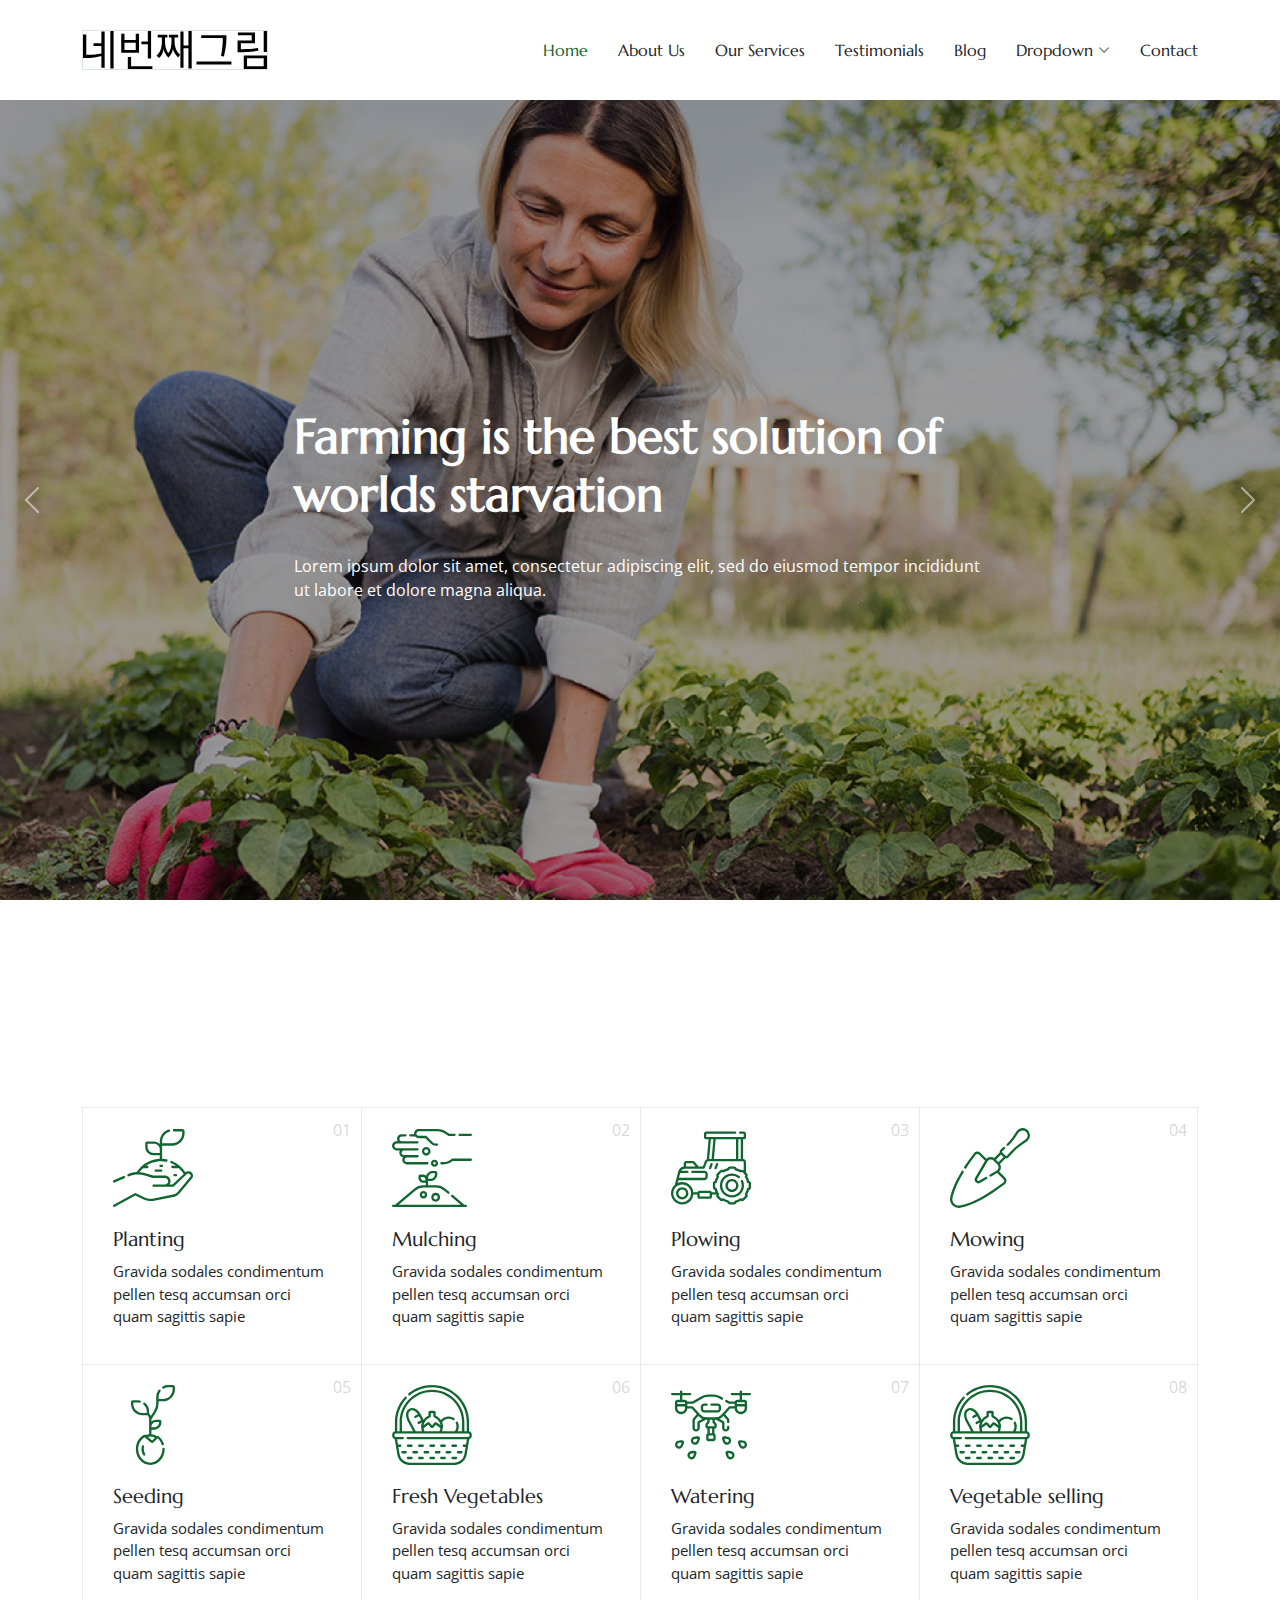
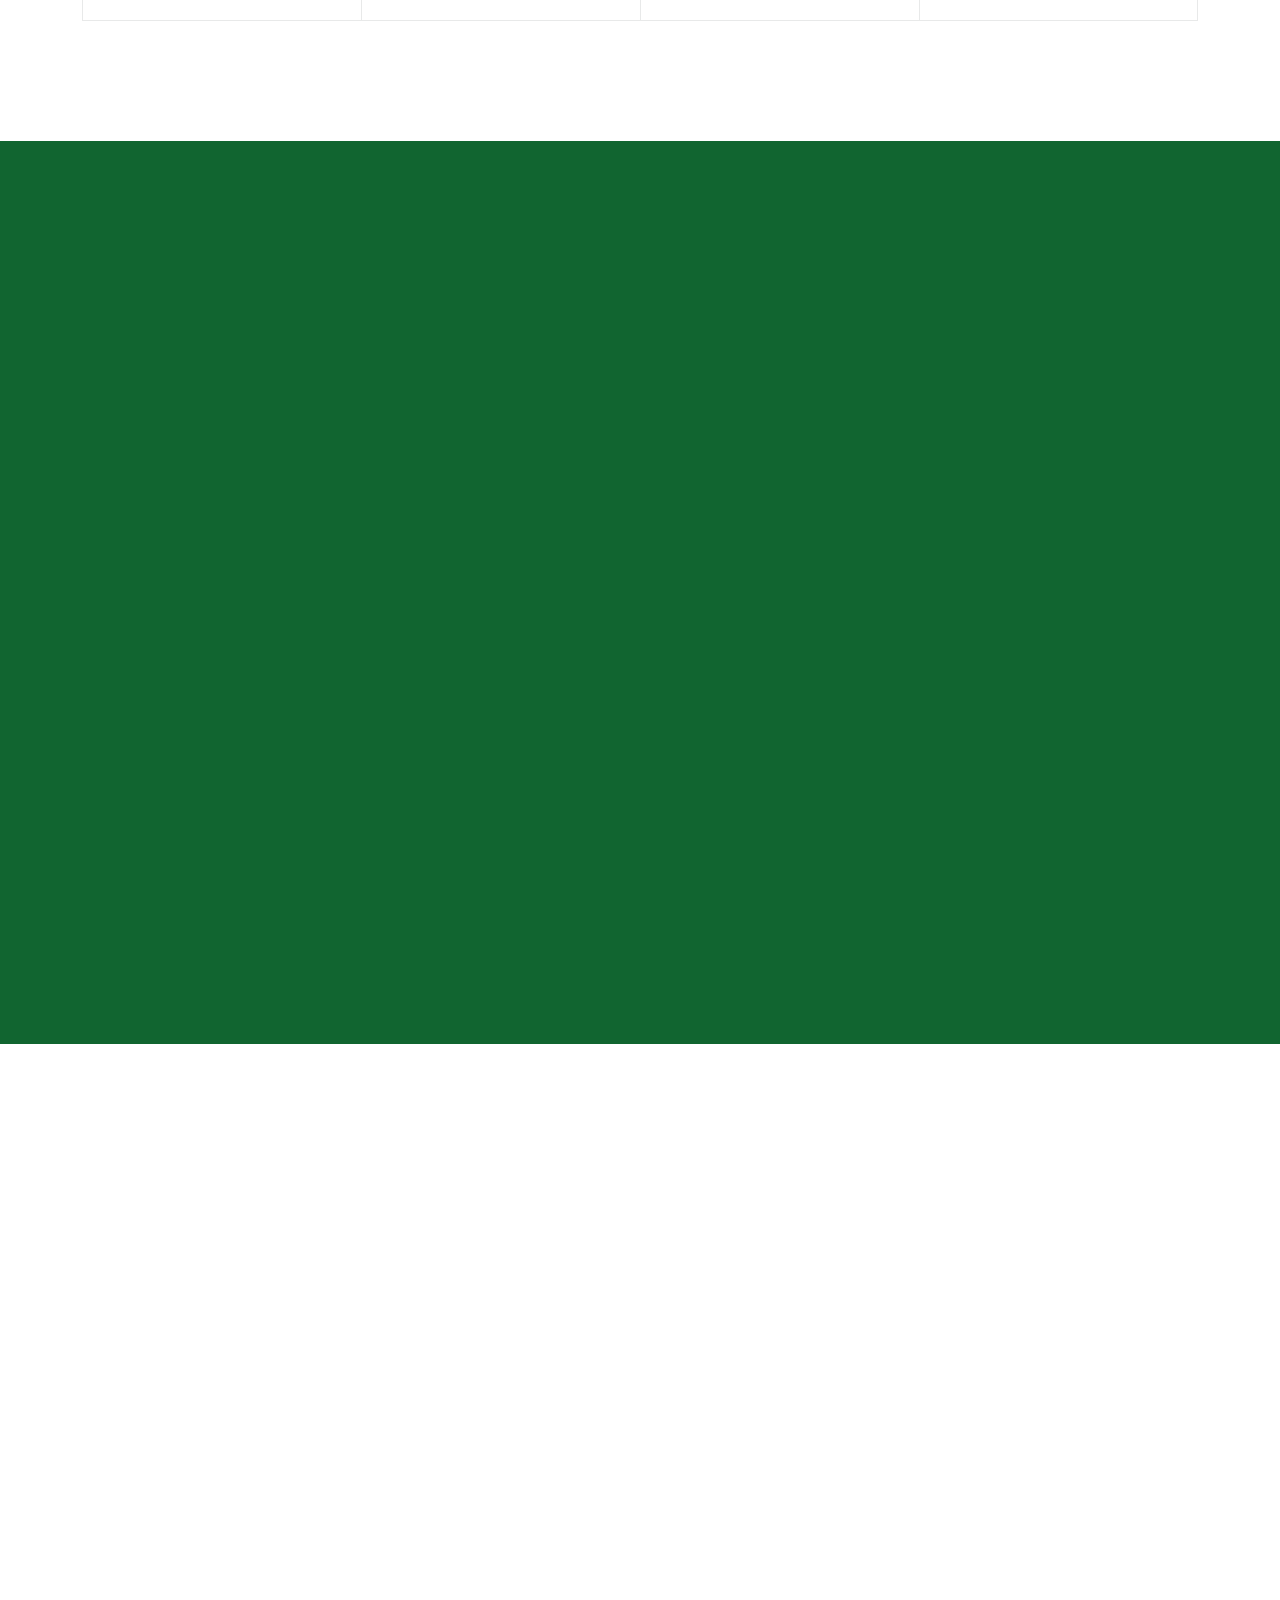
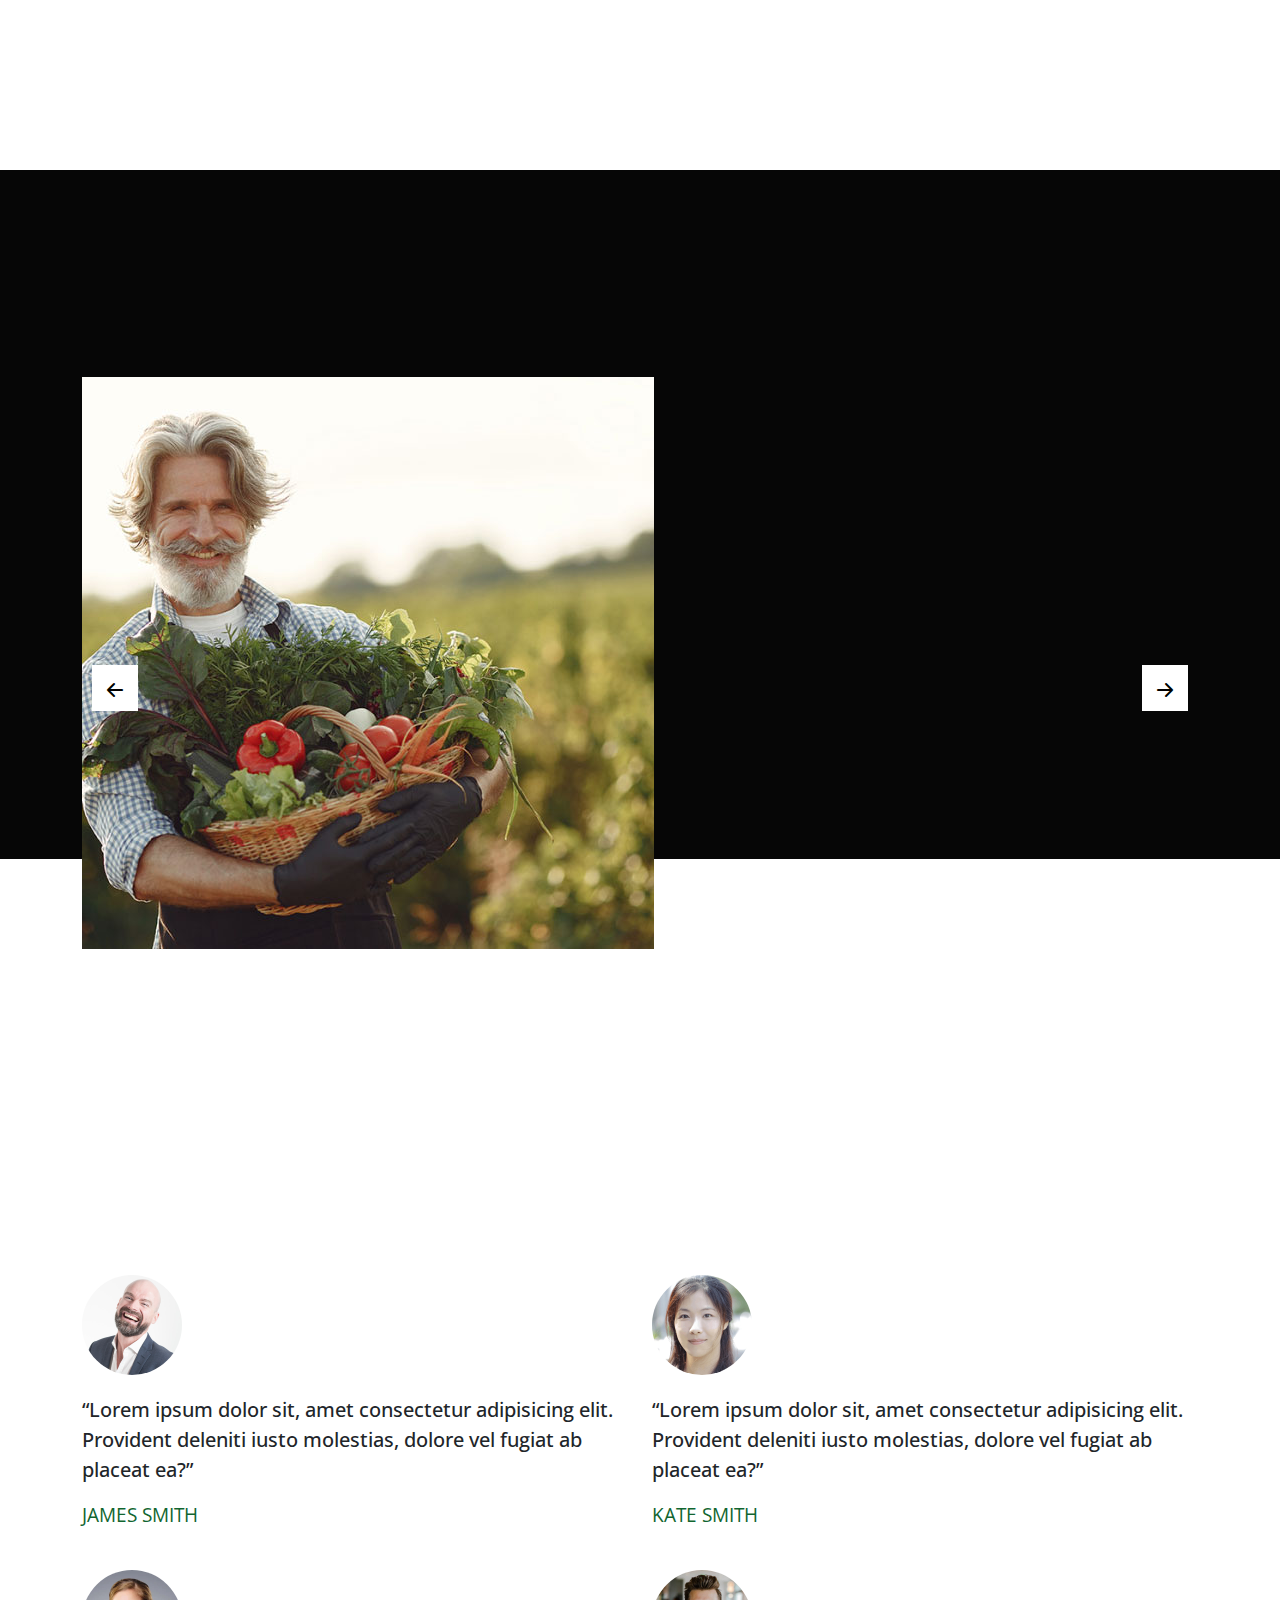
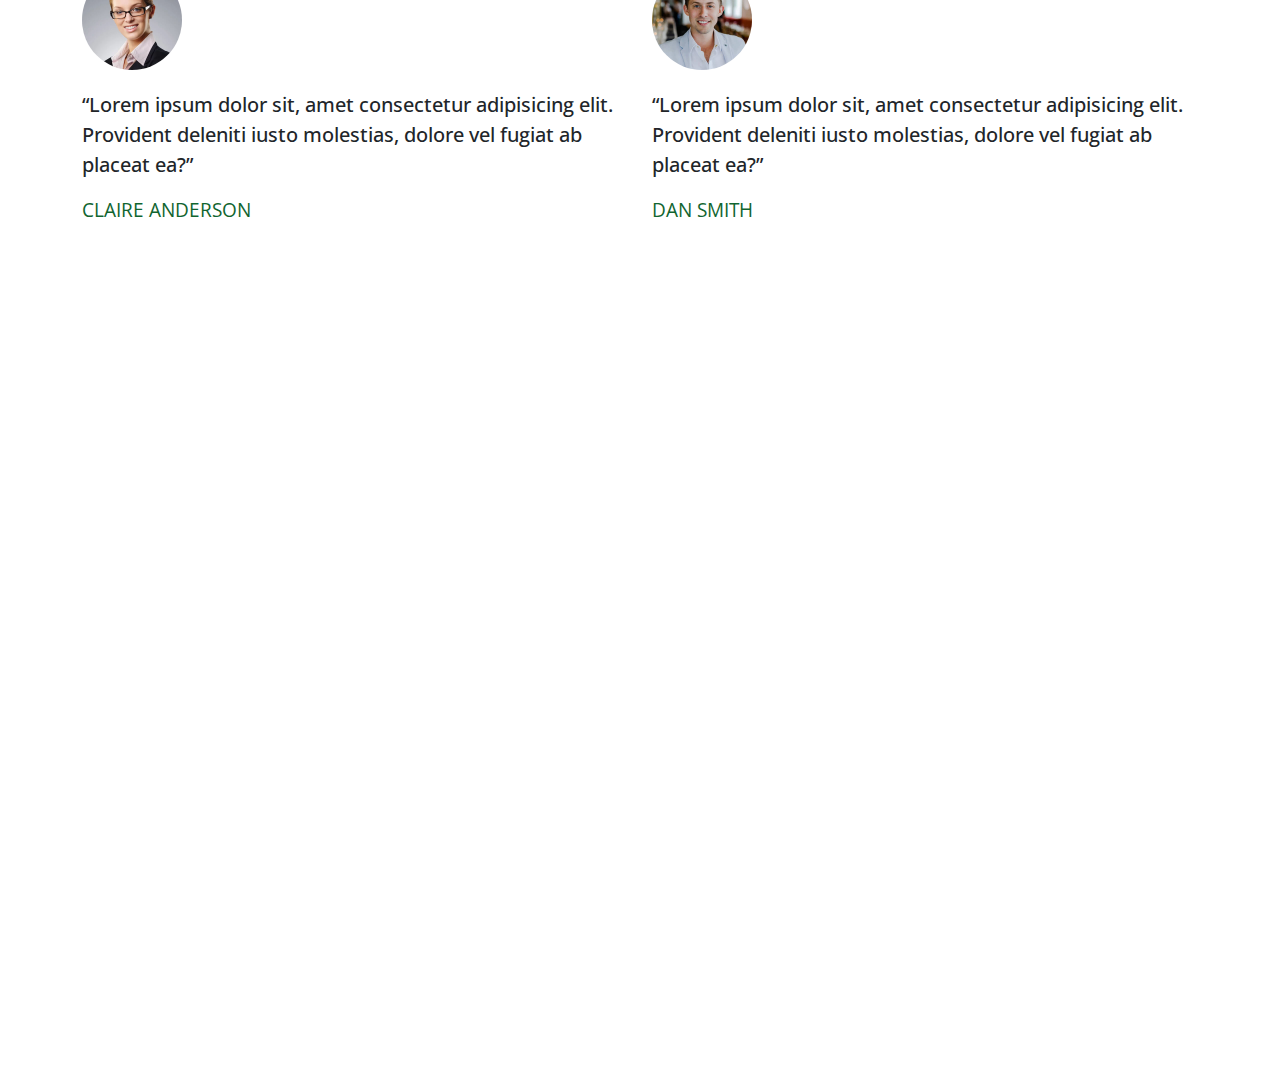
==== indextest.html @ d8333e88 "로고 및 이미지 업로드" ====
<!DOCTYPE html>
<html lang="ko">

<head>
  <meta charset="utf-8">
  <meta content="width=device-width, initial-scale=1.0" name="viewport">
  <title>Index - AgriCulture Bootstrap Template</title>
  <meta name="description" content="">
  <meta name="keywords" content="">

  <!-- Favicons -->
  <link href="assets/img/favicon.png" rel="icon">
  <link href="assets/img/apple-touch-icon.png" rel="apple-touch-icon">

  <!-- Fonts -->
  <link href="https://fonts.googleapis.com" rel="preconnect">
  <link href="https://fonts.gstatic.com" rel="preconnect" crossorigin>
  <link href="https://fonts.googleapis.com/css2?family=Open+Sans:ital,wght@0,300;0,400;0,500;0,600;0,700;0,800;1,300;1,400;1,500;1,600;1,700;1,800&family=Marcellus:wght@400&display=swap" rel="stylesheet">

  <!-- Vendor CSS Files -->
  <link href="assets/vendor/bootstrap/css/bootstrap.min.css" rel="stylesheet">
  <link href="assets/vendor/bootstrap-icons/bootstrap-icons.css" rel="stylesheet">
  <link href="assets/vendor/aos/aos.css" rel="stylesheet">
  <link href="assets/vendor/swiper/swiper-bundle.min.css" rel="stylesheet">
  <link href="assets/vendor/glightbox/css/glightbox.min.css" rel="stylesheet">

  <!-- Main CSS File -->
  <link href="assets/css/main.css" rel="stylesheet">

  <!-- =======================================================
  * Template Name: AgriCulture
  * Template URL: https://bootstrapmade.com/agriculture-bootstrap-website-template/
  * Updated: Aug 07 2024 with Bootstrap v5.3.3
  * Author: BootstrapMade.com
  * License: https://bootstrapmade.com/license/
  ======================================================== -->
</head>

<body class="index-page">

  <header id="header" class="header d-flex align-items-center position-relative">
    <div class="container-fluid container-xl position-relative d-flex align-items-center justify-content-between">
      <style type="text/css">
        .st0{fill:#E21010; display: none;}
        @media (max-width:990px) {
          .st0{ display: block;}  
          .logo svg path:not(.st0){ display: none;}        
        }
      </style>

      <a href="index.html" class="logo d-flex align-items-center col-2 border">
        <!-- svg 이미지소스로 쓰이기 위해서는 반드시 html5 -->
        <svg  xmlns="http://www.w3.org/2000/svg" xmlns:xlink="http://www.w3.org/1999/xlink" x="0px" y="0px"
        viewBox="0 0 715.7 148" style="enable-background:new 0 0 715.7 148;" xml:space="preserve">

     <path d="M12.7,13.7v79.1h5.6c10,0,19.7-0.5,28.9-1.6c9.2-1,17.4-2.4,24.3-4V58.1H41V47.7h30.5V2.3h12.7v140.9H71.5V97.7
       c-7.5,2.1-16.7,3.8-27.7,5.1c-10.9,1.3-22.1,2-33.6,2H0v-91H12.7z M106.3,0h12.7v146h-12.7V0z"/>
     <path d="M161.4,11.1v23.7h43.8V11.1h12.7v73.5h-69.2V11.1H161.4z M205.1,73.8V45.6h-43.8v28.2H205.1z M174.3,101.1H187V137h83v10.8
       h-95.7L174.3,101.1L174.3,101.1z M227.3,41h24.8V0h12.7v107.1h-12.7V51.8h-24.8V41z"/>
     <path d="M328.3,14.4v10.8H319v14.5c0,19.3,4.2,34.9,12.7,46.9c4.8-6.4,8.1-13.4,9.8-20.8s2.6-16.1,2.6-26V25.1h-9.8V14.4h35.9v10.8
       h-14v14.5c0,8.3,0.8,15.6,2.5,22c1.6,6.4,4.2,12.4,7.8,17.8c3.2,4.7,7,9,11.4,13.1l-8.2,10.3c-6.2-6.2-10.8-11.9-13.7-17
       c-2.6-4.3-4.7-9.8-6.2-16.3c-1,6.8-2.9,12.8-5.6,18.1c-2.8,5.3-6.8,10.9-12,16.7c-5.5-6.2-9.6-11.9-12.5-17
       c-2.9-5.1-4.8-10.9-5.8-17.5c-1.4,7.4-3.5,13.8-6.2,19.2s-6.4,10.8-11.1,16.2L286,96.5c7.7-7.1,13.1-15.2,16.2-24.4
       c3.1-9.2,4.6-20,4.6-32.4V25.1h-16.2V14.4H328.3z M378.9,2.3H391v54.4h19.1V0h12.7v146h-12.7V67.3H391v75.9h-12.1L378.9,2.3
       L378.9,2.3z"/>
     <path d="M441.5,118.9h135.9V130H441.5V118.9z M557.9,16.8v11.8c0,11.3-0.9,22.7-2.7,34.2S551,86.4,548.1,99L537,97.2
       c4.5-24,6.7-45.9,6.7-65.8v-3.8h-84V16.8H557.9z"/>
     <path d="M669,6v41.5h-54.9v23.2h6.5c22.8,0,42.8-1.6,60.1-4.7l1.6,10.1c-9.4,2.1-19.5,3.6-30.4,4.7c-10.9,1-23.8,1.6-38.9,1.7h-11.8
       V37.1h54.9V16.8h-53.7V6H669z M625.4,95.2h90.3V148h-90.3V95.2z M702.9,137.2V106h-64.8v31.2H702.9z M702.9,0h12.7v81.7h-12.7V0z"/>
     <g>
       <path class="st0" d="M138.6,128.6c0-7,4.9-12.1,11.5-12.1c7,0,11.5,5.1,11.5,12.1c0,6.8-4.5,12.1-11.5,12.1
         C143.3,140.7,138.6,135.4,138.6,128.6z M143.5,100.6l-2.7-93.8h18.8l-2.7,93.8H143.5z"/>
     </g>
     </svg>
     
        <!-- <h1 class="sitename">AgriCulture</h1>  -->
      </a>

      <nav id="navmenu" class="navmenu">
        <ul>
          <li><a href="index.html" class="active">Home</a></li>
          <li><a href="about.html">About Us</a></li>
          <li><a href="services.html">Our Services</a></li>
          <li><a href="testimonials.html">Testimonials</a></li>
          <li><a href="blog.html">Blog</a></li>
          <li class="dropdown"><a href="#"><span>Dropdown</span> <i class="bi bi-chevron-down toggle-dropdown"></i></a>
            <ul>
              <li><a href="#">Dropdown 1</a></li>
              <li class="dropdown"><a href="#"><span>Deep Dropdown</span> <i class="bi bi-chevron-down toggle-dropdown"></i></a>
                <ul>
                  <li><a href="#">Deep Dropdown 1</a></li>
                  <li><a href="#">Deep Dropdown 2</a></li>
                  <li><a href="#">Deep Dropdown 3</a></li>
                  <li><a href="#">Deep Dropdown 4</a></li>
                  <li><a href="#">Deep Dropdown 5</a></li>
                </ul>
              </li>
              <li><a href="#">Dropdown 2</a></li>
              <li><a href="#">Dropdown 3</a></li>
              <li><a href="#">Dropdown 4</a></li>
            </ul>
          </li>
          <li><a href="contact.html">Contact</a></li>
        </ul>
        <i class="mobile-nav-toggle d-xl-none bi bi-list"></i>
      </nav>

    </div>
  </header>

  <main class="main">

    <!-- Hero Section -->
    <section id="hero" class="hero section dark-background">

      <div id="hero-carousel" class="carousel slide carousel-fade" data-bs-ride="carousel" data-bs-interval="5000">

        <div class="carousel-item active">
          <img src="assets/img/hero_1.jpg" alt="">
          <div class="carousel-container">
            <h2>Farming is the best solution of worlds starvation</h2>
            <p>Lorem ipsum dolor sit amet, consectetur adipiscing elit, sed do eiusmod tempor incididunt ut labore et dolore magna aliqua.</p>
          </div>
        </div><!-- End Carousel Item -->

        <div class="carousel-item">
          <img src="assets/img/hero_2.jpg" alt="">
          <div class="carousel-container">
            <h2>Organic vegetables is good for health</h2>
            <p>Nam libero tempore, cum soluta nobis est eligendi optio cumque nihil impedit quo minus id quod maxime placeat facere possimus.</p>
          </div>
        </div><!-- End Carousel Item -->

        <div class="carousel-item">
          <img src="assets/img/hero_3.jpg" alt="">
          <div class="carousel-container">
            <h2>Providing Fresh Produce Every Single Day</h2>
            <p>Beatae vitae dicta sunt explicabo. Nemo enim ipsam voluptatem quia voluptas sit aspernatur aut odit aut fugit.</p>
          </div>
        </div><!-- End Carousel Item -->

        <div class="carousel-item">
          <img src="assets/img/hero_4.jpg" alt="">
          <div class="carousel-container">
            <h2>Farming as a Passione</h2>
            <p>Neque porro quisquam est, qui dolorem ipsum quia dolor sit amet, consectetur, adipisci velit, sed quia non numquam eius.</p>
          </div>
        </div><!-- End Carousel Item -->

        <div class="carousel-item">
          <img src="assets/img/hero_5.jpg" alt="">
          <div class="carousel-container">
            <h2>Good Food For All</h2>
            <p>Lorem ipsum dolor sit amet, consectetur adipiscing elit, sed do eiusmod tempor incididunt ut labore et dolore magna aliqua.</p>
          </div>
        </div><!-- End Carousel Item -->

        <a class="carousel-control-prev" href="#hero-carousel" role="button" data-bs-slide="prev">
          <span class="carousel-control-prev-icon bi bi-chevron-left" aria-hidden="true"></span>
        </a>

        <a class="carousel-control-next" href="#hero-carousel" role="button" data-bs-slide="next">
          <span class="carousel-control-next-icon bi bi-chevron-right" aria-hidden="true"></span>
        </a>

        <ol class="carousel-indicators"></ol>

      </div>

    </section><!-- /Hero Section -->

    <!-- Services Section -->
    <section id="services" class="services section">

      <!-- Section Title -->
      <div class="container section-title" data-aos="fade-up">
        <h2>SERVICES</h2>
        <p>Providing Fresh Produce Every Single Day</p>
      </div><!-- End Section Title -->
      <div class="content">
        <div class="container">
          <div class="row g-0">
            <div class="col-lg-3 col-md-6">
              <div class="service-item">
                <span class="number">01</span>
                <div class="service-item-icon">
                  <svg xmlns="http://www.w3.org/2000/svg" version="1.1" xmlns:xlink="http://www.w3.org/1999/xlink" width="80" height="80" x="0" y="0" viewBox="0 0 509.435 509.435" style="enable-background: new 0 0 512 512" xml:space="preserve" class="">
                    <g>
                      <path d="M7.506 347.639c.994 0 2.005-.199 2.976-.619l62.037-26.857a7.5 7.5 0 0 0 3.903-9.862 7.5 7.5 0 0 0-9.862-3.903L4.523 333.255a7.501 7.501 0 0 0 2.983 14.384zM500.883 283.197c-10.953-10.952-28.175-11.423-39.689-1.267l-10.034-13.307c-19.783-26.239-46.1-46.623-76.103-58.948a7.5 7.5 0 0 0-5.699 13.875c11.136 4.575 21.708 10.382 31.567 17.249h-22.621c-4.143 0-7.5 3.358-7.5 7.5s3.357 7.5 7.5 7.5h41.188a169.382 169.382 0 0 1 19.691 21.855l11.048 14.652-71.171 67.597h-19.48a35.772 35.772 0 0 0 6.775-20.976c0-19.837-16.139-35.975-35.976-35.975h-75.023l-48.33-15.005a160.871 160.871 0 0 0-37.992-6.934l2.533-3.359a169.852 169.852 0 0 1 19.67-21.855h27.398c4.143 0 7.5-3.358 7.5-7.5s-3.357-7.5-7.5-7.5h-8.848a165.125 165.125 0 0 1 38.01-19.73c28.992-10.532 60.376-12.89 90.754-6.821a7.498 7.498 0 0 0 8.824-5.885 7.5 7.5 0 0 0-5.885-8.824 184.517 184.517 0 0 0-28.616-3.4v-83.727h64.189c43.49 0 78.872-35.382 78.872-78.872V22.488c0-8.712-7.088-15.801-15.801-15.801h-51.729c-4.143 0-7.5 3.358-7.5 7.5s3.357 7.5 7.5 7.5h51.729c.441 0 .801.359.801.801v11.051c0 35.219-28.653 63.872-63.872 63.872h-64.189V85.559c0-28.082 18.793-53.262 45.701-61.234a7.5 7.5 0 1 0-4.261-14.382c-15.972 4.732-30.338 14.681-40.451 28.015-10.46 13.79-15.988 30.25-15.988 47.601v16.416c-9.59-9.839-22.97-15.965-37.762-15.965h-43.432c-6.193 0-11.232 5.039-11.232 11.232v23.629c0 29.093 23.669 52.762 52.763 52.762h39.663v22.475a183.375 183.375 0 0 0-55.199 10.86c-32.974 11.978-61.705 33.297-83.085 61.653l-9.313 12.351a161.07 161.07 0 0 0-54.289 12.692 7.5 7.5 0 0 0-3.949 9.844 7.498 7.498 0 0 0 9.844 3.949c31.858-13.616 67.62-15.458 100.696-5.188l49.416 15.343c.72.224 1.47.337 2.224.337h76.161c11.566 0 20.976 9.409 20.976 20.975s-9.409 20.976-20.976 20.976h-71.803c-4.143 0-7.5 3.358-7.5 7.5s3.357 7.5 7.5 7.5h123.477a7.5 7.5 0 0 0 5.165-2.062l83.48-79.289c5.56-5.279 14.158-5.167 19.577.252a13.957 13.957 0 0 1 .853 18.9l-80.942 97.046a37.161 37.161 0 0 1-21.112 12.581L259.57 448.474c-20.377 4.113-41.89 1.365-60.575-7.739l-53.332-25.982a7.507 7.507 0 0 0-6.884.162L3.903 488.665a7.5 7.5 0 0 0 7.197 13.161l131.475-71.888 49.849 24.285c21.631 10.538 46.53 13.72 70.114 8.957l129.506-26.146a52.209 52.209 0 0 0 29.663-17.677l80.942-97.046c9.682-11.61 8.923-28.426-1.766-39.114zM258.212 158.634c-20.822 0-37.763-16.94-37.763-37.762V101.01h39.664c20.822 0 37.762 16.94 37.762 37.762v19.861h-39.663z" fill="currentColor" opacity="1" data-original="currentColor"></path>
                      <path d="M319.171 240.778a7.5 7.5 0 0 0-7.5-7.5h-9.43c-4.143 0-7.5 3.358-7.5 7.5s3.357 7.5 7.5 7.5h9.43a7.5 7.5 0 0 0 7.5-7.5zM272.068 264.08c-4.143 0-7.5 3.358-7.5 7.5s3.357 7.5 7.5 7.5h34.888c4.143 0 7.5-3.358 7.5-7.5s-3.357-7.5-7.5-7.5zM400.305 307.996c4.143 0 7.5-3.358 7.5-7.5s-3.357-7.5-7.5-7.5h-8.172c-4.143 0-7.5 3.358-7.5 7.5s3.357 7.5 7.5 7.5z" fill="currentColor" opacity="1" data-original="currentColor"></path>
                    </g>
                  </svg>
                </div>
                <div class="service-item-content">
                  <h3 class="service-heading">Planting</h3>
                  <p>
                    Gravida sodales condimentum pellen tesq accumsan orci quam
                    sagittis sapie
                  </p>
                </div>
              </div>
            </div>
            <div class="col-lg-3 col-md-6">
              <div class="service-item">
                <span class="number">02</span>
                <div class="service-item-icon">
                  <svg xmlns="http://www.w3.org/2000/svg" version="1.1" xmlns:xlink="http://www.w3.org/1999/xlink" width="80" height="80" x="0" y="0" viewBox="0 0 514.314 514.314" style="enable-background: new 0 0 512 512" xml:space="preserve" class="">
                    <g>
                      <path d="M434.176 51.297h72.639c4.143 0 7.5-3.358 7.5-7.5s-3.357-7.5-7.5-7.5h-72.639c-4.143 0-7.5 3.358-7.5 7.5s3.357 7.5 7.5 7.5zM117.994 54.791h30.852c5.47 6.605 13.729 10.82 22.955 10.82h42.865l35.886 35.886c8.246 8.246 19.209 12.787 30.869 12.787h8.32c4.143 0 7.5-3.358 7.5-7.5s-3.357-7.5-7.5-7.5h-8.32c-7.654 0-14.85-2.981-20.262-8.393l-38.083-38.083a7.5 7.5 0 0 0-5.304-2.197H171.8c-8.159 0-14.797-6.638-14.797-14.797s6.638-14.797 14.797-14.797h123.757a66.756 66.756 0 0 1 35.416 10.157l30.374 18.983a7.497 7.497 0 0 0 3.975 1.14h36.891c4.143 0 7.5-3.358 7.5-7.5s-3.357-7.5-7.5-7.5h-34.739l-28.551-17.843a81.742 81.742 0 0 0-43.365-12.437H171.801c-16.43 0-29.797 13.367-29.797 29.798 0 1.349.099 2.675.273 3.977h-24.283a7.5 7.5 0 1 0 0 14.999zM30.38 144.476h20.344a29.724 29.724 0 0 0-4.003 14.921c0 14.399 10.225 26.453 23.795 29.288a29.746 29.746 0 0 0-4.371 15.555c0 16.499 13.423 29.921 29.921 29.921h131.637a7.5 7.5 0 0 0 7.498-7.688 7.5 7.5 0 0 0-8.307-7.311H96.065c-8.228 0-14.921-6.694-14.921-14.921s6.693-14.921 14.921-14.921H163.9c4.143 0 7.5-3.358 7.5-7.5s-3.357-7.5-7.5-7.5H76.643c-8.228 0-14.922-6.694-14.922-14.921s6.694-14.921 14.922-14.921H163.9c4.143 0 7.5-3.358 7.5-7.5s-3.357-7.5-7.5-7.5H30.38c-8.228 0-14.921-6.694-14.921-14.921s6.693-14.921 14.921-14.921H163.9c4.143 0 7.5-3.358 7.5-7.5s-3.357-7.5-7.5-7.5H62.547c-8.228 0-14.921-6.694-14.921-14.921s6.693-14.921 14.921-14.921h23.485c4.143 0 7.5-3.358 7.5-7.5s-3.357-7.5-7.5-7.5H62.547c-16.498 0-29.921 13.423-29.921 29.921a29.719 29.719 0 0 0 4.003 14.921H30.38C13.882 84.636.459 98.059.459 114.557s13.423 29.919 29.921 29.919zM506.814 196.74H389.248a7.497 7.497 0 0 0-4.629 1.599l-5.613 4.403c-13.495 10.588-30.375 16.42-47.529 16.42h-12.272a7.5 7.5 0 0 0-8.309 7.5 7.5 7.5 0 0 0 7.5 7.5h13.081c20.496 0 40.664-6.967 56.788-19.618l3.574-2.804h114.976a7.5 7.5 0 1 0-.001-15z" fill="currentColor" opacity="1" data-original="currentColor" class=""></path>
                      <path d="M192.215 150.164c0 15.372 12.506 27.878 27.878 27.878s27.879-12.506 27.879-27.878-12.507-27.878-27.879-27.878-27.878 12.506-27.878 27.878zm40.757 0c0 7.101-5.777 12.878-12.879 12.878-7.101 0-12.878-5.777-12.878-12.878s5.777-12.878 12.878-12.878c7.101-.001 12.879 5.777 12.879 12.878zM273.049 203.771c-12.599 0-22.848 10.25-22.848 22.848s10.249 22.847 22.848 22.847 22.848-10.249 22.848-22.847-10.25-22.848-22.848-22.848zm0 30.695c-4.327 0-7.848-3.52-7.848-7.847s3.521-7.848 7.848-7.848 7.848 3.521 7.848 7.848-3.521 7.847-7.848 7.847zM474.178 493.298h-9.202l-73.199-62.323c-3.155-2.686-7.888-2.305-10.573.849s-2.305 7.887.849 10.572l59.785 50.902H43.105l108.164-92.092a77.855 77.855 0 0 1 50.423-18.558h81.558a77.851 77.851 0 0 1 50.423 18.558l24.029 20.458a7.498 7.498 0 0 0 10.573-.849 7.5 7.5 0 0 0-.849-10.572l-24.029-20.458a92.867 92.867 0 0 0-60.147-22.137h-51.158v-26.806h15.44c24.205 0 43.896-19.692 43.896-43.897v-8.808c0-6.785-5.52-12.305-12.305-12.305h-18.135c-19.99 0-36.891 13.437-42.174 31.749-5.716-4.945-13.156-7.947-21.29-7.947h-15.061c-6.942 0-12.591 5.648-12.591 12.592v7.399c0 17.97 14.619 32.589 32.589 32.589h14.629v15.433h-15.399a92.867 92.867 0 0 0-60.147 22.137L19.967 493.298H7.5c-4.143 0-7.5 3.358-7.5 7.5s3.357 7.5 7.5 7.5h466.678a7.5 7.5 0 0 0 0-15zM232.092 319.73c0-15.934 12.963-28.897 28.897-28.897h15.439v6.112c0 15.934-12.963 28.897-28.896 28.897h-15.44zm-16.978 17.485h-12.651c-9.698 0-17.589-7.89-17.589-17.589v-4.991h12.651c9.698 0 17.589 7.89 17.589 17.589z" fill="currentColor" opacity="1" data-original="currentColor" class=""></path>
                      <path d="M178.358 429.065c0 13.218 10.754 23.972 23.972 23.972s23.972-10.753 23.972-23.972-10.754-23.972-23.972-23.972-23.972 10.753-23.972 23.972zm32.944 0c0 4.947-4.024 8.972-8.972 8.972s-8.972-4.025-8.972-8.972 4.024-8.972 8.972-8.972 8.972 4.024 8.972 8.972zM252.23 445.536c0 15.706 12.777 28.484 28.483 28.484s28.484-12.778 28.484-28.484-12.778-28.484-28.484-28.484-28.483 12.778-28.483 28.484zm41.968 0c0 7.435-6.049 13.484-13.484 13.484s-13.483-6.049-13.483-13.484 6.049-13.484 13.483-13.484c7.435 0 13.484 6.049 13.484 13.484z" fill="currentColor" opacity="1" data-original="currentColor" class=""></path>
                    </g>
                  </svg>
                </div>
                <div class="service-item-content">
                  <h3 class="service-heading">Mulching</h3>
                  <p>
                    Gravida sodales condimentum pellen tesq accumsan orci quam
                    sagittis sapie
                  </p>
                </div>
              </div>
            </div>
            <div class="col-lg-3 col-md-6">
              <div class="service-item">
                <span class="number">03</span>
                <div class="service-item-icon">
                  <svg xmlns="http://www.w3.org/2000/svg" version="1.1" xmlns:xlink="http://www.w3.org/1999/xlink" width="80" height="80" x="0" y="0" viewBox="0 0 516.53 516.53" style="enable-background: new 0 0 512 512" xml:space="preserve" class="">
                    <g>
                      <path d="M504.085 341.447a113.617 113.617 0 0 0-11.524-27.805c3.866-6.212 3.104-14.506-2.288-19.897l-5.804-5.804v-67.388c0-10.907-8.398-19.878-19.066-20.817V73.099h4.012c8.301 0 15.054-6.753 15.054-15.054V37.599c0-8.301-6.753-15.054-15.054-15.054h-23.242a7.5 7.5 0 0 0 0 15l23.296.054-.054 20.5-241.554-.054.054-20.5H414.21a7.5 7.5 0 0 0 0-15H227.916c-8.301 0-15.054 6.753-15.054 15.054v20.446c0 8.301 6.753 15.054 15.054 15.054h14.719L231.27 201.13c-5.215 2.077-9.463 6.215-11.642 11.675l-14.014 35.128h-27.323l-24.417-28.857a16.73 16.73 0 0 0-12.795-5.936H99.071c-9.242 0-16.761 7.519-16.761 16.761v18.66a44.759 44.759 0 0 0-35.97 33.278L24.937 367.09C9.676 380.359 0 399.894 0 421.658c0 39.881 32.446 72.327 72.328 72.327 37.349 0 68.174-28.457 71.938-64.827h25.905v12.546c0 8.282 6.738 15.02 15.02 15.02h64.364c8.282 0 15.02-6.738 15.02-15.02v-12.546h29.374c-3.278 6.098-2.356 13.875 2.785 19.016l19.555 19.554a16 16 0 0 0 11.388 4.718c3.045 0 5.961-.839 8.506-2.431a113.556 113.556 0 0 0 27.808 11.525c1.662 7.123 8.064 12.445 15.686 12.445h27.655c7.602 0 13.99-5.293 15.672-12.441a113.582 113.582 0 0 0 27.814-11.525 15.986 15.986 0 0 0 8.514 2.427c4.302 0 8.346-1.675 11.388-4.717l19.555-19.555c5.396-5.396 6.156-13.7 2.29-19.901a113.607 113.607 0 0 0 11.522-27.801c7.123-1.662 12.445-8.064 12.445-15.686v-27.655c-.002-7.621-5.324-14.023-12.447-15.684zm-53.681-141.805h-15.681V73.099h15.681zM419.723 73.099v126.543h-142.46l11.233-126.543zm-146.286 0-11.233 126.543h-15.743l11.234-126.543zM99.071 228.14h42.008c.519 0 1.008.227 1.344.624l16.219 19.169H97.311v-18.032c0-.971.79-1.761 1.76-1.761zm-51.11 108.845h167.157c12.315 0 22.334-10.019 22.334-22.334v-16.152c0-12.315-10.019-22.334-22.334-22.334h-77.364a7.5 7.5 0 0 0 0 15h77.364c4.044 0 7.334 3.29 7.334 7.334v16.152c0 4.044-3.29 7.334-7.334 7.334H51.727l7.738-30.821h46.327a7.5 7.5 0 0 0 0-15h-40.76a29.774 29.774 0 0 1 24.779-13.231h120.886a7.5 7.5 0 0 0 6.966-4.721l15.897-39.849a5.883 5.883 0 0 1 5.49-3.721h224.51a5.916 5.916 0 0 1 5.91 5.91v52.522c-5.348-4.343-12.853-4.747-18.636-1.165a113.598 113.598 0 0 0-27.818-11.532c-1.662-7.123-8.063-12.445-15.685-12.445h-27.655c-7.602 0-13.99 5.294-15.672 12.441a113.583 113.583 0 0 0-27.818 11.527c-6.213-3.868-14.506-3.104-19.897 2.288l-19.555 19.555c-5.375 5.375-6.149 13.637-2.28 19.884a113.572 113.572 0 0 0-11.531 27.818c-7.123 1.662-12.445 8.063-12.445 15.685v27.655c0 7.602 5.293 13.99 12.441 15.672 1.242 4.67 2.784 9.24 4.603 13.699h-24.12c-2.277-5.402-7.626-9.204-13.847-9.204h-64.364c-6.221 0-11.569 3.802-13.847 9.204h-27.078c-3.764-36.371-34.589-64.828-71.938-64.828a71.896 71.896 0 0 0-28.994 6.086zm24.367 142c-31.61 0-57.328-25.717-57.328-57.327s25.717-57.328 57.328-57.328 57.327 25.717 57.327 57.328-25.717 57.327-57.327 57.327zm177.24-37.262h-.013l-64.384-.02.02-21.75 64.384.02zm251.962-56.937c0 .609-.496 1.105-1.189 1.105-4.816 0-8.956 3.287-10.065 7.992a98.695 98.695 0 0 1-12.139 29.288c-2.543 4.113-1.939 9.365 1.447 12.75l.084.084a1.105 1.105 0 0 1 0 1.562l-19.555 19.555a1.085 1.085 0 0 1-.781.323c-.208 0-.514-.056-.761-.303a3.326 3.326 0 0 0-.084-.084c-3.406-3.407-8.658-4.01-12.77-1.467a98.657 98.657 0 0 1-29.288 12.138c-4.706 1.11-7.992 5.25-7.992 10.15 0 .609-.496 1.105-1.104 1.105h-27.655c-.609 0-1.105-.496-1.105-1.189 0-4.816-3.287-8.956-7.992-10.066a98.69 98.69 0 0 1-29.287-12.137 10.35 10.35 0 0 0-5.455-1.561c-2.68 0-5.338 1.049-7.38 3.091a1.085 1.085 0 0 1-.781.323c-.208 0-.513-.056-.781-.324l-19.555-19.555c-.431-.431-.431-1.132.064-1.627 3.406-3.406 4.009-8.657 1.466-12.77a98.66 98.66 0 0 1-12.138-29.287c-1.11-4.706-5.25-7.992-10.15-7.992a1.107 1.107 0 0 1-1.105-1.105V357.13c0-.609.496-1.104 1.189-1.104 4.816 0 8.956-3.287 10.066-7.992a98.661 98.661 0 0 1 12.138-29.288c2.542-4.112 1.939-9.364-1.531-12.833a1.106 1.106 0 0 1 0-1.563l19.555-19.555c.431-.431 1.132-.431 1.626.064 3.407 3.408 8.658 4.011 12.77 1.467a98.666 98.666 0 0 1 29.288-12.138c4.706-1.11 7.992-5.25 7.992-10.15 0-.609.496-1.105 1.105-1.105h27.655c.609 0 1.104.496 1.104 1.189 0 4.816 3.287 8.956 7.992 10.066a98.664 98.664 0 0 1 29.288 12.139c4.113 2.543 9.365 1.939 12.833-1.531a1.107 1.107 0 0 1 1.563 0l19.555 19.555c.431.431.431 1.132-.062 1.625-3.408 3.406-4.012 8.658-1.468 12.771a98.666 98.666 0 0 1 12.138 29.288c1.11 4.706 5.25 7.992 10.066 7.992h.084c.609 0 1.105.496 1.105 1.104z" fill="currentColor" opacity="1" data-original="currentColor" class=""></path>
                      <path d="M454.895 335.721a7.5 7.5 0 0 0-3.834 9.889 62.412 62.412 0 0 1 5.335 25.349c0 34.678-28.213 62.891-62.891 62.891s-62.891-28.213-62.891-62.891c0-34.679 28.213-62.892 62.891-62.892a62.934 62.934 0 0 1 40.397 14.703 7.5 7.5 0 0 0 10.566-.923 7.5 7.5 0 0 0-.923-10.566 77.96 77.96 0 0 0-50.041-18.213c-42.949 0-77.891 34.942-77.891 77.892 0 42.949 34.942 77.891 77.891 77.891s77.891-34.942 77.891-77.891c0-10.895-2.224-21.46-6.611-31.403a7.5 7.5 0 0 0-9.889-3.836zM72.328 381.807c-21.974 0-39.851 17.877-39.851 39.851s17.877 39.851 39.851 39.851 39.851-17.877 39.851-39.851-17.878-39.851-39.851-39.851zm0 64.702c-13.703 0-24.851-11.148-24.851-24.851s11.148-24.851 24.851-24.851 24.851 11.148 24.851 24.851-11.149 24.851-24.851 24.851z" fill="currentColor" opacity="1" data-original="currentColor" class=""></path>
                      <path d="M393.504 328.829c-23.23 0-42.13 18.899-42.13 42.13 0 23.23 18.899 42.129 42.13 42.129s42.13-18.899 42.13-42.129-18.9-42.13-42.13-42.13zm0 69.26c-14.959 0-27.13-12.17-27.13-27.129s12.17-27.13 27.13-27.13 27.13 12.17 27.13 27.13c0 14.958-12.171 27.129-27.13 27.129zM249.861 265.585a7.487 7.487 0 0 0 2.663.491 7.503 7.503 0 0 0 7.013-4.838l9.438-24.841a7.5 7.5 0 0 0-14.022-5.328l-9.438 24.841a7.499 7.499 0 0 0 4.346 9.675zM285.384 265.585a7.487 7.487 0 0 0 2.663.491 7.502 7.502 0 0 0 7.012-4.838l9.439-24.841a7.5 7.5 0 0 0-4.347-9.675 7.5 7.5 0 0 0-9.675 4.347l-9.439 24.841a7.5 7.5 0 0 0 4.347 9.675z" fill="currentColor" opacity="1" data-original="currentColor" class=""></path>
                    </g>
                  </svg>
                </div>
                <div class="service-item-content">
                  <h3 class="service-heading">Plowing</h3>
                  <p>
                    Gravida sodales condimentum pellen tesq accumsan orci quam
                    sagittis sapie
                  </p>
                </div>
              </div>
            </div>
            <div class="col-lg-3 col-md-6">
              <div class="service-item">
                <span class="number">04</span>
                <div class="service-item-icon">
                  <svg xmlns="http://www.w3.org/2000/svg" version="1.1" xmlns:xlink="http://www.w3.org/1999/xlink" width="80" height="80" x="0" y="0" viewBox="0 0 509.389 509.389" style="enable-background: new 0 0 512 512" xml:space="preserve" class="">
                    <g>
                      <path d="M495.69 14.267A46.636 46.636 0 0 0 458.364.766a46.637 46.637 0 0 0-34.257 20.05l-24.614 35.749a309.594 309.594 0 0 1-37.289 44.521 7.5 7.5 0 0 0 10.544 10.668 324.596 324.596 0 0 0 39.1-46.684l24.614-35.749a31.674 31.674 0 0 1 23.268-13.618 31.66 31.66 0 0 1 25.354 9.17 31.681 31.681 0 0 1 9.171 25.355 31.679 31.679 0 0 1-13.618 23.267l-35.75 24.615a324.066 324.066 0 0 0-59.859 53.246l-22.502 25.667a5.412 5.412 0 0 1-3.933 1.86c-1.518.071-2.966-.518-4.047-1.599l-21.873-21.872c-1.081-1.082-1.649-2.52-1.599-4.048s.711-2.925 1.86-3.933l15.802-13.854a7.5 7.5 0 0 0-9.889-11.279l-15.802 13.854a20.546 20.546 0 0 0-6.964 14.719 20.37 20.37 0 0 0 .64 5.69l-35.241 35.241c-7.726-5.323-17.119-7.656-26.65-6.449-8.734 1.104-16.614 5.058-22.612 11.157l-37.903-37.903a28.552 28.552 0 0 0-22.3-8.292 28.547 28.547 0 0 0-20.847 11.457c-23.749 31.972-43.447 60.009-60.222 85.713a7.5 7.5 0 0 0 6.275 11.6 7.495 7.495 0 0 0 6.288-3.402c16.606-25.447 36.135-53.239 59.7-84.966a13.562 13.562 0 0 1 9.903-5.441 13.585 13.585 0 0 1 10.595 3.939l39.789 39.789-63.489 107.398c-5.606 9.484-4.179 21.121 3.554 28.957 4.724 4.785 10.89 7.271 17.211 7.271 4.233-.001 8.536-1.115 12.519-3.399l40.792-24.114a7.499 7.499 0 1 0-7.632-12.912l-40.706 24.064c-4.745 2.723-9.055 1.038-11.506-1.446-1.129-1.144-4.561-5.302-1.318-10.787L239.37 211.63c3.736-6.32 10.058-10.474 17.342-11.395 7.292-.918 14.44 1.529 19.633 6.722l25.938 25.938c5.187 5.186 7.654 12.36 6.771 19.686-.878 7.28-4.911 13.598-10.99 17.288l-44.019 26.021a7.5 7.5 0 0 0 7.632 12.912l38.725-22.893 40.397 40.396a13.558 13.558 0 0 1 3.938 10.564 13.606 13.606 0 0 1-5.428 9.926c-54.818 40.993-97.27 69.301-137.646 91.785-50.099 27.898-95.647 45.713-139.25 54.462-13.202 2.648-26.235-1.337-35.759-10.935a40.033 40.033 0 0 1-10.799-36.472c10.129-48.517 33.232-101.845 70.63-163.033a7.501 7.501 0 0 0-12.799-7.823c-38.309 62.679-62.028 117.563-72.515 167.79-3.796 18.186 1.75 36.916 14.835 50.103 10.368 10.45 24.27 16.146 38.625 16.145 3.564 0 7.159-.352 10.732-1.068 45.149-9.06 92.12-27.398 143.597-56.063 40.984-22.823 83.956-51.469 139.331-92.878a28.597 28.597 0 0 0 11.407-20.864 28.554 28.554 0 0 0-8.292-22.245l-38.525-38.525c6.079-6.031 10.002-13.987 11.063-22.799 1.106-9.18-1.037-18.215-5.937-25.753l35.39-35.39a20.4 20.4 0 0 0 5.022.654 20.546 20.546 0 0 0 15.384-6.975l22.502-25.667a309.032 309.032 0 0 1 57.086-50.779l35.749-24.614a46.635 46.635 0 0 0 20.05-34.256 46.63 46.63 0 0 0-13.5-37.328zM340.732 184.685l-32.723 32.723-15.459-15.459 32.723-32.723z" fill="currentColor" opacity="1" data-original="currentColor"></path>
                    </g>
                  </svg>
                </div>
                <div class="service-item-content">
                  <h3 class="service-heading">Mowing</h3>
                  <p>
                    Gravida sodales condimentum pellen tesq accumsan orci quam
                    sagittis sapie
                  </p>
                </div>
              </div>
            </div>

            <div class="col-lg-3 col-md-6">
              <div class="service-item">
                <span class="number">05</span>
                <div class="service-item-icon">
                  <svg xmlns="http://www.w3.org/2000/svg" version="1.1" xmlns:xlink="http://www.w3.org/1999/xlink" width="80" height="80" x="0" y="0" viewBox="0 0 513.089 513.089" style="enable-background: new 0 0 512 512" xml:space="preserve" class="">
                    <g>
                      <path d="M194.209 386.877a7.497 7.497 0 0 0-9.15 5.363 75.07 75.07 0 0 0-2.428 18.947c0 13.789 3.615 27 10.454 38.204a7.494 7.494 0 0 0 10.308 2.495 7.5 7.5 0 0 0 2.494-10.309c-5.401-8.851-8.257-19.359-8.257-30.39a60.09 60.09 0 0 1 1.941-15.16 7.497 7.497 0 0 0-5.362-9.15z" fill="currentColor" opacity="1" data-original="currentColor"></path>
                      <path d="M382.56 0h-27.319c-12.654 0-25.236 3.119-36.386 9.021a7.5 7.5 0 0 0 7.018 13.258c9.124-4.83 19.005-7.278 29.368-7.278h27.222v12.022c0 34.679-28.213 62.892-62.892 62.892h-27.222V77.893c0-13.309 4.12-26.038 11.914-36.811a7.5 7.5 0 0 0-12.153-8.793c-9.657 13.347-14.762 29.117-14.762 45.604V119.154a88.294 88.294 0 0 1-14.296 48.23l-20.501 31.543a46.65 46.65 0 0 0-9.615-13.916l-1.273-1.273v-14.053c0-21.604-9.58-41.872-26.284-55.608a7.5 7.5 0 0 0-9.528 11.586c13.226 10.876 20.812 26.922 20.812 44.022v9.66h-29.069c-31.412 0-56.968-25.556-56.968-56.968v-9.66h29.069c3.454 0 6.976.329 10.467.977a7.5 7.5 0 0 0 2.738-14.748 72.57 72.57 0 0 0-13.205-1.229h-31.883c-6.72 0-12.187 5.467-12.187 12.186v12.474c0 39.684 32.284 71.968 71.968 71.968h33.463l1.273 1.273c5.979 5.979 9.271 13.927 9.271 22.381v98.306a79.003 79.003 0 0 0-21.446 5.114c-4.152-2.798-9.597-3.045-13.983-.509-30.558 17.671-49.541 52.263-49.541 90.277 0 56.188 41.481 101.901 92.47 101.901s92.47-45.713 92.47-101.901c0-.237-.004-.473-.009-.709l-.005-.334a7.5 7.5 0 0 0-7.499-7.433h-.068a7.5 7.5 0 0 0-7.433 7.567l.014.909c0 47.917-34.753 86.901-77.47 86.901s-77.47-38.984-77.47-86.901c0-32.212 15.656-61.449 40.948-76.643l40.182 34.094c5.225 4.433 13.1 4.099 17.929-.761l25.512-25.668c11.649 10.022 20.473 23.408 25.562 38.809a7.496 7.496 0 0 0 9.475 4.768 7.5 7.5 0 0 0 4.768-9.474c-6.15-18.613-17.027-34.756-31.454-46.681-4.011-3.317-9.358-3.923-13.824-1.93-10.53-6.377-22.136-10.243-34.128-11.384v-29.695h18.365c25.013 0 45.362-20.35 45.362-45.362v-7.928c0-6.115-4.975-11.089-11.089-11.089h-22.276c-11.667 0-22.318 4.429-30.362 11.693v-13.713l29.028-44.665a103.263 103.263 0 0 0 16.72-56.404v-14.239h27.222c42.949 0 77.892-34.942 77.892-77.892v-12.12C397.462 6.685 390.777 0 382.56 0zM251.211 356.136l-27.468-23.306a63.694 63.694 0 0 1 15.358-1.884c10.366 0 20.534 2.525 29.851 7.34zm25.752-118.894h18.365v4.017c0 16.742-13.62 30.362-30.362 30.362h-18.365v-4.017c0-16.741 13.62-30.362 30.362-30.362z" fill="currentColor" opacity="1" data-original="currentColor"></path>
                    </g>
                  </svg>
                </div>
                <div class="service-item-content">
                  <h3 class="service-heading">Seeding</h3>
                  <p>
                    Gravida sodales condimentum pellen tesq accumsan orci quam
                    sagittis sapie
                  </p>
                </div>
              </div>
            </div>
            <div class="col-lg-3 col-md-6">
              <div class="service-item">
                <span class="number">06</span>
                <div class="service-item-icon">
                  <svg xmlns="http://www.w3.org/2000/svg" version="1.1" xmlns:xlink="http://www.w3.org/1999/xlink" width="80" height="80" x="0" y="0" viewBox="0 0 511.67 511.67" style="enable-background: new 0 0 512 512" xml:space="preserve" class="">
                    <g>
                      <path d="M492.96 296.401v-59.276c0-63.338-24.665-122.886-69.452-167.673C378.721 24.666 319.174 0 255.835 0c-54.517 0-107.757 18.967-149.914 53.407a7.5 7.5 0 1 0 9.491 11.616C154.896 32.765 204.767 15 255.835 15c59.332 0 115.112 23.105 157.066 65.059 41.953 41.954 65.059 97.734 65.059 157.066v58.7h-15v-58.7C462.96 122.916 370.044 30 255.835 30S48.71 122.916 48.71 237.125v58.7h-15v-58.7c0-56.142 21.01-109.737 59.158-150.913a7.502 7.502 0 0 0-11.004-10.195C41.139 119.975 18.71 177.19 18.71 237.125v59.276c-10.029 2.3-17.535 11.291-17.535 22.008v5.81c0 10.194 6.791 18.828 16.085 21.627l16.782 99.17c6.535 38.622 39.71 66.654 78.882 66.654h285.822c39.172 0 72.347-28.032 78.882-66.654l16.782-99.17c9.294-2.798 16.085-11.432 16.085-21.627v-5.81c0-10.717-7.506-19.708-17.535-22.008zM63.71 237.125C63.71 131.187 149.896 45 255.835 45S447.96 131.187 447.96 237.125v58.7h-27.888a64.77 64.77 0 0 0 7.259-29.747c0-9.561-2.046-18.787-6.081-27.423a7.5 7.5 0 0 0-13.59 6.35c3.1 6.633 4.671 13.723 4.671 21.073a49.851 49.851 0 0 1-9.875 29.747h-82.073a68.421 68.421 0 0 0 3.912-22.766l-.003-.369a10.737 10.737 0 0 0 2.441-7.707l-.074-.952a81.022 81.022 0 0 0-6.053-25.058c9.161-14.126 24.883-22.763 41.856-22.763a49.676 49.676 0 0 1 26.83 7.844 7.5 7.5 0 0 0 8.086-12.634 64.65 64.65 0 0 0-34.916-10.21c-19.407 0-37.547 8.686-49.744 23.261a81.08 81.08 0 0 0-25.89-24.171l-7.325-4.298v-19.86c0-6.111-4.972-11.083-11.083-11.083h-24.17c-6.111 0-11.083 4.972-11.083 11.083v19.86l-7.325 4.298a81.067 81.067 0 0 0-24.083 21.633l-21.606-40.574a68.923 68.923 0 0 0-37.588-32.526 39.21 39.21 0 0 0-31.641 2.285 39.215 39.215 0 0 0-19.556 24.977 68.922 68.922 0 0 0 6.006 49.343l37.481 70.388H63.71zm88.14 58.7-41.235-77.438a53.95 53.95 0 0 1-4.701-38.625c1.687-6.691 5.971-12.162 12.061-15.405 6.091-3.244 13.022-3.745 19.516-1.409a53.936 53.936 0 0 1 28.384 23.614L146.29 196.99a7.5 7.5 0 0 0 7.051 13.241l19.627-10.451 13.619 25.575-19.627 10.451a7.5 7.5 0 0 0 7.051 13.241l17.809-9.483a81.015 81.015 0 0 0-5.807 24.466l-.074.961a10.774 10.774 0 0 0 1.468 6.319c-.018.6-.03 1.185-.03 1.752a68.427 68.427 0 0 0 3.914 22.766H151.85zm116.357-89.059 11.029 6.472a66.163 66.163 0 0 1 31.323 43.794l-23.74-16.479a13.027 13.027 0 0 0-17.511 2.36l-12.974 15.524-12.974-15.525c-2.59-3.099-6.283-4.719-10.029-4.719-2.584 0-5.193.771-7.481 2.359l-23.74 16.478a66.163 66.163 0 0 1 31.323-43.794l11.029-6.472a7.5 7.5 0 0 0 3.704-6.469v-20.238h16.336v20.238a7.504 7.504 0 0 0 3.705 6.471zm-60.729 89.059a53.472 53.472 0 0 1-5.062-20.774c.171-.105.342-.21.509-.326l30.046-20.854 15.047 18.007c2.065 2.471 5.097 3.888 8.317 3.888s6.252-1.417 8.317-3.888v-.001l15.047-18.006 29.574 20.527a53.458 53.458 0 0 1-5.081 21.428h-96.714zm288.017 28.394c0 4.182-3.402 7.584-7.584 7.584H101.084c-4.143 0-7.5 3.358-7.5 7.5s3.357 7.5 7.5 7.5h377.952l-5.751 33.987h-14.299c-4.143 0-7.5 3.358-7.5 7.5s3.357 7.5 7.5 7.5h11.76l-7.907 46.723a64.83 64.83 0 0 1-64.093 54.157H112.924a64.83 64.83 0 0 1-64.093-54.157l-7.907-46.723h11.76c4.143 0 7.5-3.358 7.5-7.5s-3.357-7.5-7.5-7.5H38.386l-5.751-33.987h36.487c4.143 0 7.5-3.358 7.5-7.5s-3.357-7.5-7.5-7.5H23.759c-4.182 0-7.584-3.402-7.584-7.584v-5.81c0-4.182 3.402-7.584 7.584-7.584h464.152c4.182 0 7.584 3.402 7.584 7.584z" fill="currentColor" opacity="1" data-original="currentColor"></path>
                      <path d="M246.338 395.79h21.993c4.143 0 7.5-3.358 7.5-7.5s-3.357-7.5-7.5-7.5h-21.993c-4.143 0-7.5 3.358-7.5 7.5s3.357 7.5 7.5 7.5zM174.455 395.79h21.994c4.143 0 7.5-3.358 7.5-7.5s-3.357-7.5-7.5-7.5h-21.994c-4.143 0-7.5 3.358-7.5 7.5s3.357 7.5 7.5 7.5zM102.573 395.79h21.994c4.143 0 7.5-3.358 7.5-7.5s-3.357-7.5-7.5-7.5h-21.994a7.5 7.5 0 0 0 0 15zM315.221 395.79h21.994c4.143 0 7.5-3.358 7.5-7.5s-3.357-7.5-7.5-7.5h-21.994c-4.143 0-7.5 3.358-7.5 7.5s3.357 7.5 7.5 7.5zM387.103 395.79h21.994c4.143 0 7.5-3.358 7.5-7.5s-3.357-7.5-7.5-7.5h-21.994c-4.143 0-7.5 3.358-7.5 7.5s3.357 7.5 7.5 7.5zM246.338 474.186h21.993c4.143 0 7.5-3.358 7.5-7.5s-3.357-7.5-7.5-7.5h-21.993c-4.143 0-7.5 3.358-7.5 7.5s3.357 7.5 7.5 7.5zM174.455 474.186h21.994c4.143 0 7.5-3.358 7.5-7.5s-3.357-7.5-7.5-7.5h-21.994c-4.143 0-7.5 3.358-7.5 7.5s3.357 7.5 7.5 7.5zM102.573 474.186h21.994c4.143 0 7.5-3.358 7.5-7.5s-3.357-7.5-7.5-7.5h-21.994a7.5 7.5 0 0 0 0 15zM337.215 459.186h-21.994c-4.143 0-7.5 3.358-7.5 7.5s3.357 7.5 7.5 7.5h21.994a7.5 7.5 0 0 0 0-15zM387.103 474.186h21.994c4.143 0 7.5-3.358 7.5-7.5s-3.357-7.5-7.5-7.5h-21.994c-4.143 0-7.5 3.358-7.5 7.5s3.357 7.5 7.5 7.5zM273.606 430.229a7.5 7.5 0 0 0 7.5 7.5H303.1c4.143 0 7.5-3.358 7.5-7.5s-3.357-7.5-7.5-7.5h-21.994a7.5 7.5 0 0 0-7.5 7.5zM201.725 430.229a7.5 7.5 0 0 0 7.5 7.5h21.994c4.143 0 7.5-3.358 7.5-7.5s-3.357-7.5-7.5-7.5h-21.994a7.5 7.5 0 0 0-7.5 7.5zM129.843 430.229a7.5 7.5 0 0 0 7.5 7.5h21.993c4.143 0 7.5-3.358 7.5-7.5s-3.357-7.5-7.5-7.5h-21.993a7.5 7.5 0 0 0-7.5 7.5zM87.454 422.729H67.46c-4.143 0-7.5 3.358-7.5 7.5s3.357 7.5 7.5 7.5h19.994c4.143 0 7.5-3.358 7.5-7.5s-3.357-7.5-7.5-7.5zM342.49 430.229a7.5 7.5 0 0 0 7.5 7.5h21.993c4.143 0 7.5-3.358 7.5-7.5s-3.357-7.5-7.5-7.5H349.99a7.5 7.5 0 0 0-7.5 7.5zM414.372 430.229a7.5 7.5 0 0 0 7.5 7.5h21.994c4.143 0 7.5-3.358 7.5-7.5s-3.357-7.5-7.5-7.5h-21.994a7.5 7.5 0 0 0-7.5 7.5z" fill="currentColor" opacity="1" data-original="currentColor"></path>
                    </g>
                  </svg>
                </div>
                <div class="service-item-content">
                  <h3 class="service-heading">Fresh Vegetables</h3>
                  <p>
                    Gravida sodales condimentum pellen tesq accumsan orci quam
                    sagittis sapie
                  </p>
                </div>
              </div>
            </div>
            <div class="col-lg-3 col-md-6">
              <div class="service-item">
                <span class="number">07</span>
                <div class="service-item-icon">
                  <svg xmlns="http://www.w3.org/2000/svg" version="1.1" xmlns:xlink="http://www.w3.org/1999/xlink" width="80" height="80" x="0" y="0" viewBox="0 0 512.805 512.805" style="enable-background: new 0 0 512 512" xml:space="preserve" class="">
                    <g>
                      <path d="M505.305 50.503h-50.094v-7.141c0-4.143-3.357-7.5-7.5-7.5s-7.5 3.357-7.5 7.5v7.141h-50.094c-4.143 0-7.5 3.357-7.5 7.5s3.357 7.5 7.5 7.5h50.094v29.428h-15.309c-7.223 0-13.385 4.557-15.809 10.939h-33.847l-16.98-9.451a7.5 7.5 0 0 0-7.295 13.107l18.682 10.397a7.507 7.507 0 0 0 3.647.946h34.681v15.505h-32.393a7.495 7.495 0 0 0-5.565 2.473l-47.127 52.176a49.438 49.438 0 0 1-36.627 16.273h-60.732a49.442 49.442 0 0 1-36.627-16.273l-47.127-52.176a7.5 7.5 0 0 0-5.565-2.473h-31.393V120.87h33.681a7.507 7.507 0 0 0 3.647-.946l64.468-35.883a64.829 64.829 0 0 1 31.454-8.163h35.656a64.819 64.819 0 0 1 31.454 8.164l17.778 9.896a7.5 7.5 0 0 0 7.295-13.107l-17.778-9.895a79.844 79.844 0 0 0-38.749-10.058h-35.656a79.854 79.854 0 0 0-38.749 10.057l-62.767 34.936h-32.847c-2.424-6.383-8.587-10.939-15.809-10.939H72.594V65.503h50.094c4.143 0 7.5-3.357 7.5-7.5s-3.357-7.5-7.5-7.5H72.594v-7.141c0-4.143-3.357-7.5-7.5-7.5s-7.5 3.357-7.5 7.5v7.141H7.5c-4.143 0-7.5 3.357-7.5 7.5s3.357 7.5 7.5 7.5h50.094v29.428H42.285c-9.331 0-16.922 7.591-16.922 16.922v37.917c0 20.438 16.628 37.066 37.066 37.066h5.329c19.899 0 36.18-15.765 37.025-35.461h28.101l31.968 35.393-22.399 27.123a21.63 21.63 0 0 0-4.939 13.742v47.817c0 12.898 10.494 23.393 23.394 23.393 12.898 0 23.393-10.494 23.393-23.393v-32.069l38.482-21.157c.917.04 1.834.073 2.755.073h7.432v13.542l-8.567 8.567a13.242 13.242 0 0 0-3.903 9.424v12.244c0 7.191 5.729 13.055 12.86 13.304v31.344c-4.637 2.472-7.804 7.354-7.804 12.965v21.867c0 8.097 6.588 14.685 14.686 14.685h31.326c8.098 0 14.686-6.588 14.686-14.685v-21.867c0-5.611-3.167-10.493-7.804-12.965v-31.32h1.533c7.349 0 13.327-5.979 13.327-13.327V253.83c0-3.56-1.387-6.906-3.903-9.423l-8.567-8.568v-13.542h5.432c.921 0 1.838-.034 2.755-.073l38.482 21.157v32.069c0 12.898 10.494 23.393 23.394 23.393 12.898 0 23.393-10.494 23.393-23.393v-6.886c0-4.143-3.357-7.5-7.5-7.5s-7.5 3.357-7.5 7.5v6.886c0 4.628-3.765 8.393-8.393 8.393s-8.394-3.765-8.394-8.393v-36.505a7.5 7.5 0 0 0-3.887-6.572l-27.481-15.109c8.638-3.622 16.49-9.101 22.889-16.186l2.763-3.06 20.994 25.422a6.596 6.596 0 0 1 1.507 4.191v8.97c0 4.143 3.357 7.5 7.5 7.5s7.5-3.357 7.5-7.5v-8.97c0-5.004-1.755-9.885-4.94-13.742l-22.398-27.122 31.968-35.393h29.101c.844 19.696 17.125 35.461 37.025 35.461h5.329c20.438 0 37.066-16.628 37.066-37.066v-37.917c0-9.331-7.591-16.922-16.922-16.922h-15.309V65.503h50.094c4.143 0 7.5-3.357 7.5-7.5s-3.361-7.5-7.503-7.5zm-463.02 59.428h45.617c1.06 0 1.922.862 1.922 1.922v10.341H40.363v-10.341c0-1.06.863-1.922 1.922-1.922zm25.474 61.905H62.43c-12.167 0-22.066-9.899-22.066-22.066v-12.576h49.461v12.576c-.001 12.167-9.899 22.066-22.066 22.066zm105.428 60.537a7.501 7.501 0 0 0-3.887 6.572v36.505c0 4.628-3.766 8.393-8.394 8.393s-8.393-3.765-8.393-8.393v-47.817c0-1.526.535-3.016 1.507-4.192l20.994-25.422 2.763 3.06c6.4 7.085 14.251 12.563 22.889 16.186zm98.064 112.865h-30.697v-21.237h30.697zm-7.804-36.237h-15.09v-29.6h15.09zm4.586-64.753 10.274 10.275v9.878h-42.811v-9.878l10.274-10.275a7.498 7.498 0 0 0 2.196-5.303v-16.648h17.869v16.648a7.509 7.509 0 0 0 2.198 5.303zm182.342-72.412h-5.329c-12.167 0-22.065-9.899-22.065-22.066v-12.576h49.461v12.576c-.001 12.167-9.9 22.066-22.067 22.066zm22.066-59.983v10.341H422.98v-10.341c0-1.06.862-1.922 1.922-1.922h45.617c1.06 0 1.922.862 1.922 1.922zM362.367 383.195c6.981-.812 13.229-4.296 17.591-9.808s6.317-12.393 5.504-19.374c-.812-6.982-4.296-13.229-9.808-17.592-2.043-1.617-8.26-6.537-34.74-7.778a13.377 13.377 0 0 0-11.103 5.056 13.396 13.396 0 0 0-2.37 11.969c7.289 25.484 13.507 30.406 15.551 32.023 4.694 3.716 10.382 5.685 16.279 5.685 1.027 0 2.061-.06 3.096-.181zm-19.86-39.447c15.467.902 22.253 3.181 23.839 4.436a11.245 11.245 0 0 1 4.218 7.564c.349 3.002-.491 5.961-2.367 8.331s-4.562 3.868-7.564 4.218c-3 .352-5.961-.491-8.331-2.367-1.587-1.256-5.364-7.336-9.795-22.182zM397.513 429.988c-2.044-1.617-8.263-6.54-34.74-7.778a13.416 13.416 0 0 0-11.103 5.057 13.392 13.392 0 0 0-2.37 11.967c7.289 25.486 13.507 30.407 15.551 32.024 4.695 3.716 10.382 5.685 16.279 5.685 1.026 0 2.06-.061 3.095-.181 6.982-.812 13.23-4.296 17.592-9.808s6.317-12.393 5.504-19.375c-.813-6.981-4.297-13.229-9.808-17.591zm-7.458 27.658a11.243 11.243 0 0 1-7.564 4.217 11.251 11.251 0 0 1-8.331-2.366c-1.586-1.256-5.363-7.337-9.793-22.182 15.464.9 22.251 3.18 23.838 4.436a11.245 11.245 0 0 1 4.218 7.564 11.25 11.25 0 0 1-2.368 8.331zM477.456 361.45c-2.044-1.617-8.263-6.54-34.74-7.778a13.403 13.403 0 0 0-11.103 5.057 13.392 13.392 0 0 0-2.37 11.967c7.289 25.486 13.507 30.407 15.551 32.024 4.695 3.716 10.382 5.685 16.279 5.685 1.026 0 2.06-.061 3.095-.181 6.982-.812 13.23-4.296 17.592-9.808s6.317-12.393 5.504-19.375c-.813-6.981-4.296-13.229-9.808-17.591zm-7.458 27.657c-1.876 2.37-4.562 3.867-7.564 4.217s-5.961-.492-8.331-2.366c-1.586-1.256-5.363-7.337-9.793-22.182 15.464.9 22.251 3.18 23.838 4.436a11.245 11.245 0 0 1 4.218 7.564 11.248 11.248 0 0 1-2.368 8.331zM171.891 328.644c-26.48 1.241-32.697 6.161-34.74 7.778-5.512 4.362-8.995 10.609-9.808 17.592-.813 6.981 1.142 13.862 5.504 19.374 4.361 5.512 10.609 8.995 17.591 9.808 1.036.121 2.068.181 3.096.181 5.897 0 11.585-1.969 16.279-5.685 2.044-1.617 8.262-6.539 15.551-32.023a13.396 13.396 0 0 0-2.37-11.969 13.39 13.39 0 0 0-11.103-5.056zm-11.387 37.286a11.231 11.231 0 0 1-8.331 2.367c-3.002-.35-5.688-1.848-7.564-4.218s-2.716-5.329-2.367-8.331a11.245 11.245 0 0 1 4.218-7.564c1.586-1.255 8.372-3.533 23.839-4.436-4.432 14.846-8.209 20.926-9.795 22.182zM150.032 422.21c-26.478 1.238-32.696 6.161-34.74 7.778-5.512 4.361-8.995 10.609-9.808 17.591s1.142 13.863 5.504 19.375c4.361 5.512 10.609 8.995 17.592 9.808 1.035.121 2.067.181 3.095.181 5.896-.001 11.585-1.97 16.279-5.685 2.044-1.617 8.262-6.538 15.551-32.024a13.392 13.392 0 0 0-2.37-11.967 13.385 13.385 0 0 0-11.103-5.057zm-11.386 37.286a11.253 11.253 0 0 1-8.331 2.366c-3.003-.35-5.688-1.847-7.564-4.217s-2.716-5.329-2.367-8.331a11.245 11.245 0 0 1 4.218-7.564c1.587-1.256 8.374-3.535 23.838-4.436-4.431 14.845-8.209 20.926-9.794 22.182zM70.089 353.672c-26.478 1.238-32.696 6.161-34.74 7.778-5.512 4.361-8.995 10.609-9.808 17.591s1.142 13.863 5.504 19.375c4.361 5.512 10.609 8.995 17.592 9.808 1.035.121 2.067.181 3.095.181 5.896-.001 11.585-1.97 16.279-5.685 2.044-1.617 8.262-6.538 15.551-32.024a13.392 13.392 0 0 0-2.37-11.967 13.374 13.374 0 0 0-11.103-5.057zm-11.387 37.286a11.243 11.243 0 0 1-8.331 2.366c-3.003-.35-5.688-1.847-7.564-4.217s-2.716-5.329-2.367-8.331a11.245 11.245 0 0 1 4.218-7.564c1.587-1.256 8.374-3.535 23.838-4.436-4.431 14.845-8.208 20.926-9.794 22.182z" fill="currentColor" opacity="1" data-original="currentColor"></path>
                      <path d="M213.116 133.756h14.881c4.143 0 7.5-3.357 7.5-7.5s-3.357-7.5-7.5-7.5h-14.881c-12.212 0-22.147 9.936-22.147 22.147v13.102c0 12.212 9.936 22.146 22.147 22.146h85.572c12.212 0 22.147-9.935 22.147-22.146v-13.102c0-12.212-9.936-22.147-22.147-22.147h-38.729c-4.143 0-7.5 3.357-7.5 7.5s3.357 7.5 7.5 7.5h38.729a7.155 7.155 0 0 1 7.147 7.147v13.102c0 3.94-3.206 7.146-7.147 7.146h-85.572c-3.941 0-7.147-3.206-7.147-7.146v-13.102a7.155 7.155 0 0 1 7.147-7.147z" fill="currentColor" opacity="1" data-original="currentColor"></path>
                    </g>
                  </svg>
                </div>
                <div class="service-item-content">
                  <h3 class="service-heading">Watering</h3>
                  <p>
                    Gravida sodales condimentum pellen tesq accumsan orci quam
                    sagittis sapie
                  </p>
                </div>
              </div>
            </div>
            <div class="col-lg-3 col-md-6">
              <div class="service-item">
                <span class="number">08</span>
                <div class="service-item-icon">
                  <svg xmlns="http://www.w3.org/2000/svg" version="1.1" xmlns:xlink="http://www.w3.org/1999/xlink" width="80" height="80" x="0" y="0" viewBox="0 0 511.67 511.67" style="enable-background: new 0 0 512 512" xml:space="preserve" class="">
                    <g>
                      <path d="M492.96 296.401v-59.276c0-63.338-24.665-122.886-69.452-167.673C378.721 24.666 319.174 0 255.835 0c-54.517 0-107.757 18.967-149.914 53.407a7.5 7.5 0 1 0 9.491 11.616C154.896 32.765 204.767 15 255.835 15c59.332 0 115.112 23.105 157.066 65.059 41.953 41.954 65.059 97.734 65.059 157.066v58.7h-15v-58.7C462.96 122.916 370.044 30 255.835 30S48.71 122.916 48.71 237.125v58.7h-15v-58.7c0-56.142 21.01-109.737 59.158-150.913a7.502 7.502 0 0 0-11.004-10.195C41.139 119.975 18.71 177.19 18.71 237.125v59.276c-10.029 2.3-17.535 11.291-17.535 22.008v5.81c0 10.194 6.791 18.828 16.085 21.627l16.782 99.17c6.535 38.622 39.71 66.654 78.882 66.654h285.822c39.172 0 72.347-28.032 78.882-66.654l16.782-99.17c9.294-2.798 16.085-11.432 16.085-21.627v-5.81c0-10.717-7.506-19.708-17.535-22.008zM63.71 237.125C63.71 131.187 149.896 45 255.835 45S447.96 131.187 447.96 237.125v58.7h-27.888a64.77 64.77 0 0 0 7.259-29.747c0-9.561-2.046-18.787-6.081-27.423a7.5 7.5 0 0 0-13.59 6.35c3.1 6.633 4.671 13.723 4.671 21.073a49.851 49.851 0 0 1-9.875 29.747h-82.073a68.421 68.421 0 0 0 3.912-22.766l-.003-.369a10.737 10.737 0 0 0 2.441-7.707l-.074-.952a81.022 81.022 0 0 0-6.053-25.058c9.161-14.126 24.883-22.763 41.856-22.763a49.676 49.676 0 0 1 26.83 7.844 7.5 7.5 0 0 0 8.086-12.634 64.65 64.65 0 0 0-34.916-10.21c-19.407 0-37.547 8.686-49.744 23.261a81.08 81.08 0 0 0-25.89-24.171l-7.325-4.298v-19.86c0-6.111-4.972-11.083-11.083-11.083h-24.17c-6.111 0-11.083 4.972-11.083 11.083v19.86l-7.325 4.298a81.067 81.067 0 0 0-24.083 21.633l-21.606-40.574a68.923 68.923 0 0 0-37.588-32.526 39.21 39.21 0 0 0-31.641 2.285 39.215 39.215 0 0 0-19.556 24.977 68.922 68.922 0 0 0 6.006 49.343l37.481 70.388H63.71zm88.14 58.7-41.235-77.438a53.95 53.95 0 0 1-4.701-38.625c1.687-6.691 5.971-12.162 12.061-15.405 6.091-3.244 13.022-3.745 19.516-1.409a53.936 53.936 0 0 1 28.384 23.614L146.29 196.99a7.5 7.5 0 0 0 7.051 13.241l19.627-10.451 13.619 25.575-19.627 10.451a7.5 7.5 0 0 0 7.051 13.241l17.809-9.483a81.015 81.015 0 0 0-5.807 24.466l-.074.961a10.774 10.774 0 0 0 1.468 6.319c-.018.6-.03 1.185-.03 1.752a68.427 68.427 0 0 0 3.914 22.766H151.85zm116.357-89.059 11.029 6.472a66.163 66.163 0 0 1 31.323 43.794l-23.74-16.479a13.027 13.027 0 0 0-17.511 2.36l-12.974 15.524-12.974-15.525c-2.59-3.099-6.283-4.719-10.029-4.719-2.584 0-5.193.771-7.481 2.359l-23.74 16.478a66.163 66.163 0 0 1 31.323-43.794l11.029-6.472a7.5 7.5 0 0 0 3.704-6.469v-20.238h16.336v20.238a7.504 7.504 0 0 0 3.705 6.471zm-60.729 89.059a53.472 53.472 0 0 1-5.062-20.774c.171-.105.342-.21.509-.326l30.046-20.854 15.047 18.007c2.065 2.471 5.097 3.888 8.317 3.888s6.252-1.417 8.317-3.888v-.001l15.047-18.006 29.574 20.527a53.458 53.458 0 0 1-5.081 21.428h-96.714zm288.017 28.394c0 4.182-3.402 7.584-7.584 7.584H101.084c-4.143 0-7.5 3.358-7.5 7.5s3.357 7.5 7.5 7.5h377.952l-5.751 33.987h-14.299c-4.143 0-7.5 3.358-7.5 7.5s3.357 7.5 7.5 7.5h11.76l-7.907 46.723a64.83 64.83 0 0 1-64.093 54.157H112.924a64.83 64.83 0 0 1-64.093-54.157l-7.907-46.723h11.76c4.143 0 7.5-3.358 7.5-7.5s-3.357-7.5-7.5-7.5H38.386l-5.751-33.987h36.487c4.143 0 7.5-3.358 7.5-7.5s-3.357-7.5-7.5-7.5H23.759c-4.182 0-7.584-3.402-7.584-7.584v-5.81c0-4.182 3.402-7.584 7.584-7.584h464.152c4.182 0 7.584 3.402 7.584 7.584z" fill="currentColor" opacity="1" data-original="currentColor"></path>
                      <path d="M246.338 395.79h21.993c4.143 0 7.5-3.358 7.5-7.5s-3.357-7.5-7.5-7.5h-21.993c-4.143 0-7.5 3.358-7.5 7.5s3.357 7.5 7.5 7.5zM174.455 395.79h21.994c4.143 0 7.5-3.358 7.5-7.5s-3.357-7.5-7.5-7.5h-21.994c-4.143 0-7.5 3.358-7.5 7.5s3.357 7.5 7.5 7.5zM102.573 395.79h21.994c4.143 0 7.5-3.358 7.5-7.5s-3.357-7.5-7.5-7.5h-21.994a7.5 7.5 0 0 0 0 15zM315.221 395.79h21.994c4.143 0 7.5-3.358 7.5-7.5s-3.357-7.5-7.5-7.5h-21.994c-4.143 0-7.5 3.358-7.5 7.5s3.357 7.5 7.5 7.5zM387.103 395.79h21.994c4.143 0 7.5-3.358 7.5-7.5s-3.357-7.5-7.5-7.5h-21.994c-4.143 0-7.5 3.358-7.5 7.5s3.357 7.5 7.5 7.5zM246.338 474.186h21.993c4.143 0 7.5-3.358 7.5-7.5s-3.357-7.5-7.5-7.5h-21.993c-4.143 0-7.5 3.358-7.5 7.5s3.357 7.5 7.5 7.5zM174.455 474.186h21.994c4.143 0 7.5-3.358 7.5-7.5s-3.357-7.5-7.5-7.5h-21.994c-4.143 0-7.5 3.358-7.5 7.5s3.357 7.5 7.5 7.5zM102.573 474.186h21.994c4.143 0 7.5-3.358 7.5-7.5s-3.357-7.5-7.5-7.5h-21.994a7.5 7.5 0 0 0 0 15zM337.215 459.186h-21.994c-4.143 0-7.5 3.358-7.5 7.5s3.357 7.5 7.5 7.5h21.994a7.5 7.5 0 0 0 0-15zM387.103 474.186h21.994c4.143 0 7.5-3.358 7.5-7.5s-3.357-7.5-7.5-7.5h-21.994c-4.143 0-7.5 3.358-7.5 7.5s3.357 7.5 7.5 7.5zM273.606 430.229a7.5 7.5 0 0 0 7.5 7.5H303.1c4.143 0 7.5-3.358 7.5-7.5s-3.357-7.5-7.5-7.5h-21.994a7.5 7.5 0 0 0-7.5 7.5zM201.725 430.229a7.5 7.5 0 0 0 7.5 7.5h21.994c4.143 0 7.5-3.358 7.5-7.5s-3.357-7.5-7.5-7.5h-21.994a7.5 7.5 0 0 0-7.5 7.5zM129.843 430.229a7.5 7.5 0 0 0 7.5 7.5h21.993c4.143 0 7.5-3.358 7.5-7.5s-3.357-7.5-7.5-7.5h-21.993a7.5 7.5 0 0 0-7.5 7.5zM87.454 422.729H67.46c-4.143 0-7.5 3.358-7.5 7.5s3.357 7.5 7.5 7.5h19.994c4.143 0 7.5-3.358 7.5-7.5s-3.357-7.5-7.5-7.5zM342.49 430.229a7.5 7.5 0 0 0 7.5 7.5h21.993c4.143 0 7.5-3.358 7.5-7.5s-3.357-7.5-7.5-7.5H349.99a7.5 7.5 0 0 0-7.5 7.5zM414.372 430.229a7.5 7.5 0 0 0 7.5 7.5h21.994c4.143 0 7.5-3.358 7.5-7.5s-3.357-7.5-7.5-7.5h-21.994a7.5 7.5 0 0 0-7.5 7.5z" fill="currentColor" opacity="1" data-original="currentColor"></path>
                    </g>
                  </svg>
                </div>
                <div class="service-item-content">
                  <h3 class="service-heading">Vegetable selling</h3>
                  <p>
                    Gravida sodales condimentum pellen tesq accumsan orci quam
                    sagittis sapie
                  </p>
                </div>
              </div>
            </div>
          </div>
        </div>
      </div>
    </section><!-- /Services Section -->

    <!-- About Section -->
    <section id="about" class="about section">

      <div class="content">
        <div class="container">
          <div class="row">
            <div class="col-lg-6 mb-4 mb-lg-0">
              <img src="assets/img/img_long_5.jpg" alt="Image " class="img-fluid img-overlap" data-aos="zoom-out">
            </div>
            <div class="col-lg-5 ml-auto" data-aos="fade-up" data-aos-delay="100">
              <h3 class="content-subtitle text-white opacity-50">Why Choose Us</h3>
              <h2 class="content-title mb-4">
                More than <strong>50 year experience</strong> in agriculture
                industry
              </h2>
              <p class="opacity-50">
                Reprehenderit, odio laboriosam? Blanditiis quae ullam quasi illum
                minima nostrum perspiciatis error consequatur sit nulla.
              </p>

              <div class="row my-5">
                <div class="col-lg-12 d-flex align-items-start mb-4">
                  <i class="bi bi-cloud-rain me-4 display-6"></i>
                  <div>
                    <h4 class="m-0 h5 text-white">Plants needs rain</h4>
                    <p class="text-white opacity-50">Lorem ipsum dolor sit amet.</p>
                  </div>
                </div>
                <div class="col-lg-12 d-flex align-items-start mb-4">
                  <i class="bi bi-heart me-4 display-6"></i>
                  <div>
                    <h4 class="m-0 h5 text-white">Love organic foods</h4>
                    <p class="text-white opacity-50">Lorem ipsum dolor sit amet.</p>
                  </div>
                </div>
                <div class="col-lg-12 d-flex align-items-start">
                  <i class="bi bi-shop me-4 display-6"></i>
                  <div>
                    <h4 class="m-0 h5 text-white">Sell vegies</h4>
                    <p class="text-white opacity-50">Lorem ipsum dolor sit amet.</p>
                  </div>
                </div>
              </div>
            </div>
          </div>
        </div>
      </div>
    </section><!-- /About Section -->

    <!-- About 3 Section -->
    <section id="about-3" class="about-3 section">

      <div class="container">
        <div class="row gy-4 justify-content-between align-items-center">
          <div class="col-lg-6 order-lg-2 position-relative" data-aos="zoom-out">
            <img src="assets/img/img_sq_1.jpg" alt="Image" class="img-fluid">
            <a href="https://www.youtube.com/watch?v=Y7f98aduVJ8" class="glightbox pulsating-play-btn">
              <span class="play"><i class="bi bi-play-fill"></i></span>
            </a>
          </div>
          <div class="col-lg-5 order-lg-1" data-aos="fade-up" data-aos-delay="100">
            <h2 class="content-title mb-4">Plants Make Life Better</h2>
            <p class="mb-4">
              Lorem ipsum dolor sit amet consectetur adipisicing elit. Enim
              necessitatibus placeat, atque qui voluptatem velit explicabo vitae
              repellendus architecto provident nisi ullam minus asperiores commodi!
              Tenetur, repellat aliquam nihil illo.
            </p>
            <ul class="list-unstyled list-check">
              <li>Lorem ipsum dolor sit amet</li>
              <li>Velit explicabo vitae repellendu</li>
              <li>Repellat aliquam nihil illo</li>
            </ul>

            <p><a href="#" class="btn-cta">Get in touch</a></p>
          </div>
        </div>
      </div>
    </section><!-- /About 3 Section -->

    <!-- Services 2 Section -->
    <section id="services-2" class="services-2 section dark-background">
      <!-- Section Title -->
      <div class="container section-title" data-aos="fade-up">
        <h2>Services</h2>
        <p>Necessitatibus eius consequatur</p>
      </div><!-- End Section Title -->

      <div class="services-carousel-wrap">
        <div class="container">
          <div class="swiper init-swiper">
            <script type="application/json" class="swiper-config">
              {
                "loop": true,
                "speed": 600,
                "autoplay": {
                  "delay": 5000
                },
                "slidesPerView": "auto",
                "pagination": {
                  "el": ".swiper-pagination",
                  "type": "bullets",
                  "clickable": true
                },
                "navigation": {
                  "nextEl": ".js-custom-next",
                  "prevEl": ".js-custom-prev"
                },
                "breakpoints": {
                  "320": {
                    "slidesPerView": 1,
                    "spaceBetween": 40
                  },
                  "1200": {
                    "slidesPerView": 3,
                    "spaceBetween": 40
                  }
                }
              }
            </script>
            <button class="navigation-prev js-custom-prev">
              <i class="bi bi-arrow-left-short"></i>
            </button>
            <button class="navigation-next js-custom-next">
              <i class="bi bi-arrow-right-short"></i>
            </button>
            <div class="swiper-wrapper">
              <div class="swiper-slide">
                <div class="service-item">
                  <div class="service-item-contents">
                    <a href="#">
                      <span class="service-item-category">We do</span>
                      <h2 class="service-item-title">Planting</h2>
                    </a>
                  </div>
                  <img src="assets/img/img_sq_1.jpg" alt="Image" class="img-fluid">
                </div>
              </div>
              <div class="swiper-slide">
                <div class="service-item">
                  <div class="service-item-contents">
                    <a href="#">
                      <span class="service-item-category">We do</span>
                      <h2 class="service-item-title">Mulching</h2>
                    </a>
                  </div>
                  <img src="assets/img/img_sq_3.jpg" alt="Image" class="img-fluid">
                </div>
              </div>
              <div class="swiper-slide">
                <div class="service-item">
                  <div class="service-item-contents">
                    <a href="#">
                      <span class="service-item-category">We do</span>
                      <h2 class="service-item-title">Watering</h2>
                    </a>
                  </div>
                  <img src="assets/img/img_sq_8.jpg" alt="Image" class="img-fluid">
                </div>
              </div>

              <div class="swiper-slide">
                <div class="service-item">
                  <div class="service-item-contents">
                    <a href="#">
                      <span class="service-item-category">We do</span>
                      <h2 class="service-item-title">Fertilizing</h2>
                    </a>
                  </div>
                  <img src="assets/img/img_sq_4.jpg" alt="Image" class="img-fluid">
                </div>
              </div>
              <div class="swiper-slide">
                <div class="service-item">
                  <div class="service-item-contents">
                    <a href="#">
                      <span class="service-item-category">We do</span>
                      <h2 class="service-item-title">Harvesting</h2>
                    </a>
                  </div>
                  <img src="assets/img/img_sq_5.jpg" alt="Image" class="img-fluid">
                </div>
              </div>
              <div class="swiper-slide">
                <div class="service-item">
                  <div class="service-item-contents">
                    <a href="#">
                      <span class="service-item-category">We do</span>
                      <h2 class="service-item-title">Mowing</h2>
                    </a>
                  </div>
                  <img src="assets/img/img_sq_6.jpg" alt="Image" class="img-fluid">
                </div>
              </div>
              <div class="swiper-slide">
                <div class="service-item">
                  <div class="service-item-contents">
                    <a href="#">
                      <span class="service-item-category">We do</span>
                      <h2 class="service-item-title">Seeding Plants</h2>
                    </a>
                  </div>
                  <img src="assets/img/img_sq_8.jpg" alt="Image" class="img-fluid">
                </div>
              </div>
            </div>
            <div class="swiper-pagination"></div>
          </div>
        </div>
      </div>
    </section><!-- /Services 2 Section -->

    <!-- Testimonials Section -->
    <section class="testimonials-12 testimonials section" id="testimonials">
      <!-- Section Title -->
      <div class="container section-title" data-aos="fade-up">
        <h2>TESTIMONIALS</h2>
        <p>Necessitatibus eius consequatur</p>
      </div><!-- End Section Title -->

      <div class="testimonial-wrap">
        <div class="container">
          <div class="row">
            <div class="col-md-6 mb-4 mb-md-4">
              <div class="testimonial">
                <img src="assets/img/testimonials/testimonials-1.jpg" alt="Testimonial author">
                <blockquote>
                  <p>
                    “Lorem ipsum dolor sit, amet consectetur adipisicing
                    elit. Provident deleniti iusto molestias, dolore vel fugiat
                    ab placeat ea?”
                  </p>
                </blockquote>
                <p class="client-name">James Smith</p>
              </div>
            </div>
            <div class="col-md-6 mb-4 mb-md-4">
              <div class="testimonial">
                <img src="assets/img/testimonials/testimonials-2.jpg" alt="Testimonial author">
                <blockquote>
                  <p>
                    “Lorem ipsum dolor sit, amet consectetur adipisicing
                    elit. Provident deleniti iusto molestias, dolore vel fugiat
                    ab placeat ea?”
                  </p>
                </blockquote>
                <p class="client-name">Kate Smith</p>
              </div>
            </div>
            <div class="col-md-6 mb-4 mb-md-4">
              <div class="testimonial">
                <img src="assets/img/testimonials/testimonials-3.jpg" alt="Testimonial author">
                <blockquote>
                  <p>
                    “Lorem ipsum dolor sit, amet consectetur adipisicing
                    elit. Provident deleniti iusto molestias, dolore vel fugiat
                    ab placeat ea?”
                  </p>
                </blockquote>
                <p class="client-name">Claire Anderson</p>
              </div>
            </div>
            <div class="col-md-6 mb-4 mb-md-4">
              <div class="testimonial">
                <img src="assets/img/testimonials/testimonials-4.jpg" alt="Testimonial author">
                <blockquote>
                  <p>
                    “Lorem ipsum dolor sit, amet consectetur adipisicing
                    elit. Provident deleniti iusto molestias, dolore vel fugiat
                    ab placeat ea?”
                  </p>
                </blockquote>
                <p class="client-name">Dan Smith</p>
              </div>
            </div>
          </div>
        </div>
      </div>
    </section><!-- /Testimonials Section -->

    <!-- Recent Posts Section -->
    <section id="recent-posts" class="recent-posts section">

      <!-- Section Title -->
      <div class="container section-title" data-aos="fade-up">
        <h2>Recent Posts</h2>
        <p>Necessitatibus eius consequatur</p>
      </div><!-- End Section Title -->

      <div class="container">

        <div class="row gy-5">

          <div class="col-xl-4 col-md-6">
            <div class="post-item position-relative h-100" data-aos="fade-up" data-aos-delay="100">

              <div class="post-img position-relative overflow-hidden">
                <img src="assets/img/blog/blog-1.jpg" class="img-fluid" alt="">
                <span class="post-date">December 12</span>
              </div>

              <div class="post-content d-flex flex-column">

                <h3 class="post-title">Eum ad dolor et. Autem aut fugiat debitis</h3>

                <div class="meta d-flex align-items-center">
                  <div class="d-flex align-items-center">
                    <i class="bi bi-person"></i> <span class="ps-2">Julia Parker</span>
                  </div>
                  <span class="px-3 text-black-50">/</span>
                  <div class="d-flex align-items-center">
                    <i class="bi bi-folder2"></i> <span class="ps-2">Politics</span>
                  </div>
                </div>

                <hr>

                <a href="blog-details.html" class="readmore stretched-link"><span>Read More</span><i class="bi bi-arrow-right"></i></a>

              </div>

            </div>
          </div><!-- End post item -->

          <div class="col-xl-4 col-md-6">
            <div class="post-item position-relative h-100" data-aos
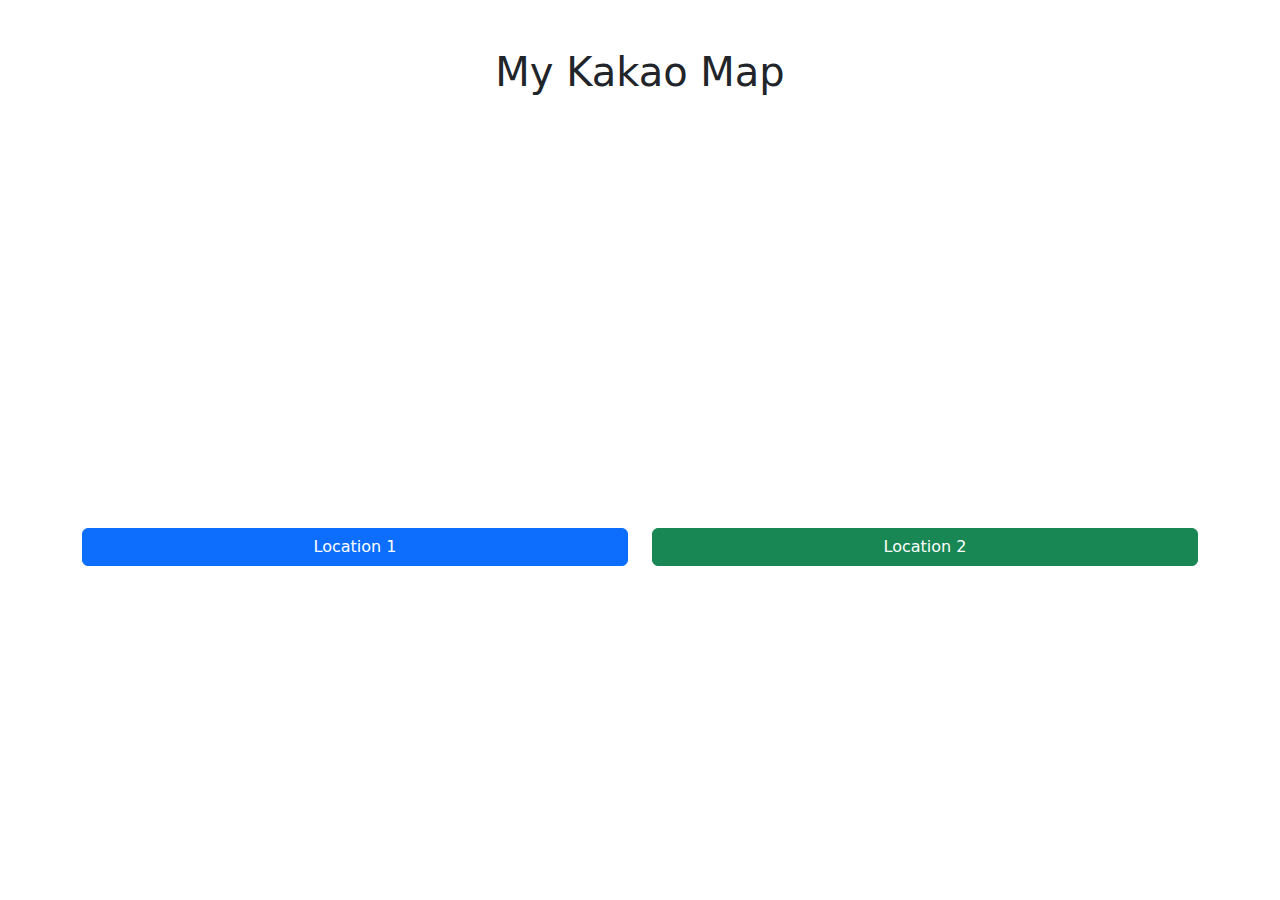
==== commit ef1430f0: "헤더 변경됨" ====
--- a/indextest.html
+++ b/indextest.html
@@ -1,675 +1,71 @@
 <!DOCTYPE html>
-<html lang="ko">
+<html lang="en">
+<head>
+  <meta charset="UTF-8">
+  <meta name="viewport" content="width=device-width, initial-scale=1.0">
+  <title>Kakao Map with Bootstrap</title>
+  
+  <!-- Bootstrap CSS -->
+  <link href="https://cdn.jsdelivr.net/npm/bootstrap@5.3.0-alpha1/dist/css/bootstrap.min.css" rel="stylesheet">
+  
+  <!-- Kakao Map API -->
+  <script type="text/javascript" src="https://dapi.kakao.com/v2/maps/sdk.js?appkey=88360ff447bc909ba979bbbb8572a60d"></script>
 
-<head>
-  <meta charset="utf-8">
-  <meta content="width=device-width, initial-scale=1.0" name="viewport">
-  <title>Index - AgriCulture Bootstrap Template</title>
-  <meta name="description" content="">
-  <meta name="keywords" content="">
+  <style>
+    /* 지도 크기 설정 */
+    #map {
+      width: 100%;
+      height: 400px;
+    }
+  </style>
+</head>
+<body>
 
-  <!-- Favicons -->
-  <link href="assets/img/favicon.png" rel="icon">
-  <link href="assets/img/apple-touch-icon.png" rel="apple-touch-icon">
+  <div class="container">
+    <h1 class="text-center mt-5">My Kakao Map</h1>
+    <div id="map" class="my-3"></div> <!-- 카카오 지도를 표시할 요소 -->
 
-  <!-- Fonts -->
-  <link href="https://fonts.googleapis.com" rel="preconnect">
-  <link href="https://fonts.gstatic.com" rel="preconnect" crossorigin>
-  <link href="https://fonts.googleapis.com/css2?family=Open+Sans:ital,wght@0,300;0,400;0,500;0,600;0,700;0,800;1,300;1,400;1,500;1,600;1,700;1,800&family=Marcellus:wght@400&display=swap" rel="stylesheet">
+    <div class="row">
+      <div class="col-md-6">
+        <button id="location1Btn" class="btn btn-primary w-100">Location 1</button>
+      </div>
+      <div class="col-md-6">
+        <button id="location2Btn" class="btn btn-success w-100">Location 2</button>
+      </div>
+    </div>
+  </div>
 
-  <!-- Vendor CSS Files -->
-  <link href="assets/vendor/bootstrap/css/bootstrap.min.css" rel="stylesheet">
-  <link href="assets/vendor/bootstrap-icons/bootstrap-icons.css" rel="stylesheet">
-  <link href="assets/vendor/aos/aos.css" rel="stylesheet">
-  <link href="assets/vendor/swiper/swiper-bundle.min.css" rel="stylesheet">
-  <link href="assets/vendor/glightbox/css/glightbox.min.css" rel="stylesheet">
+  <!-- Bootstrap JS (optional) -->
+  <script src="https://cdn.jsdelivr.net/npm/bootstrap@5.3.0-alpha1/dist/js/bootstrap.bundle.min.js"></script>
 
-  <!-- Main CSS File -->
-  <link href="assets/css/main.css" rel="stylesheet">
+  <script>
+    // 지도 초기화
+    var mapContainer = document.getElementById('map'); // 지도를 표시할 div 
+    var mapOption = { 
+        center: new kakao.maps.LatLng(37.5665, 126.9780), // 지도 중심좌표 (서울)
+        level: 7 // 지도 확대 레벨
+    }; 
 
-  <!-- =======================================================
-  * Template Name: AgriCulture
-  * Template URL: https://bootstrapmade.com/agriculture-bootstrap-website-template/
-  * Updated: Aug 07 2024 with Bootstrap v5.3.3
-  * Author: BootstrapMade.com
-  * License: https://bootstrapmade.com/license/
-  ======================================================== -->
-</head>
+    var map = new kakao.maps.Map(mapContainer, mapOption); // 지도 생성
 
-<body class="index-page">
+    // 마커 생성 함수
+    function setMarker(lat, lng) {
+      var markerPosition = new kakao.maps.LatLng(lat, lng);
+      var marker = new kakao.maps.Marker({
+          position: markerPosition
+      });
+      marker.setMap(map); // 지도에 마커 표시
+      map.setCenter(markerPosition); // 마커 위치로 지도 중심 이동
+    }
 
-  <header id="header" class="header d-flex align-items-center position-relative">
-    <div class="container-fluid container-xl position-relative d-flex align-items-center justify-content-between">
-      <style type="text/css">
-        .st0{fill:#E21010; display: none;}
-        @media (max-width:990px) {
-          .st0{ display: block;}  
-          .logo svg path:not(.st0){ display: none;}        
-        }
-      </style>
+    // 버튼 클릭 이벤트
+    document.getElementById('location1Btn').addEventListener('click', function() {
+      setMarker(37.5665, 126.9780); // 서울 좌표
+    });
 
-      <a href="index.html" class="logo d-flex align-items-center col-2 border">
-        <!-- svg 이미지소스로 쓰이기 위해서는 반드시 html5 -->
-        <svg  xmlns="http://www.w3.org/2000/svg" xmlns:xlink="http://www.w3.org/1999/xlink" x="0px" y="0px"
-        viewBox="0 0 715.7 148" style="enable-background:new 0 0 715.7 148;" xml:space="preserve">
-
-     <path d="M12.7,13.7v79.1h5.6c10,0,19.7-0.5,28.9-1.6c9.2-1,17.4-2.4,24.3-4V58.1H41V47.7h30.5V2.3h12.7v140.9H71.5V97.7
-       c-7.5,2.1-16.7,3.8-27.7,5.1c-10.9,1.3-22.1,2-33.6,2H0v-91H12.7z M106.3,0h12.7v146h-12.7V0z"/>
-     <path d="M161.4,11.1v23.7h43.8V11.1h12.7v73.5h-69.2V11.1H161.4z M205.1,73.8V45.6h-43.8v28.2H205.1z M174.3,101.1H187V137h83v10.8
-       h-95.7L174.3,101.1L174.3,101.1z M227.3,41h24.8V0h12.7v107.1h-12.7V51.8h-24.8V41z"/>
-     <path d="M328.3,14.4v10.8H319v14.5c0,19.3,4.2,34.9,12.7,46.9c4.8-6.4,8.1-13.4,9.8-20.8s2.6-16.1,2.6-26V25.1h-9.8V14.4h35.9v10.8
-       h-14v14.5c0,8.3,0.8,15.6,2.5,22c1.6,6.4,4.2,12.4,7.8,17.8c3.2,4.7,7,9,11.4,13.1l-8.2,10.3c-6.2-6.2-10.8-11.9-13.7-17
-       c-2.6-4.3-4.7-9.8-6.2-16.3c-1,6.8-2.9,12.8-5.6,18.1c-2.8,5.3-6.8,10.9-12,16.7c-5.5-6.2-9.6-11.9-12.5-17
-       c-2.9-5.1-4.8-10.9-5.8-17.5c-1.4,7.4-3.5,13.8-6.2,19.2s-6.4,10.8-11.1,16.2L286,96.5c7.7-7.1,13.1-15.2,16.2-24.4
-       c3.1-9.2,4.6-20,4.6-32.4V25.1h-16.2V14.4H328.3z M378.9,2.3H391v54.4h19.1V0h12.7v146h-12.7V67.3H391v75.9h-12.1L378.9,2.3
-       L378.9,2.3z"/>
-     <path d="M441.5,118.9h135.9V130H441.5V118.9z M557.9,16.8v11.8c0,11.3-0.9,22.7-2.7,34.2S551,86.4,548.1,99L537,97.2
-       c4.5-24,6.7-45.9,6.7-65.8v-3.8h-84V16.8H557.9z"/>
-     <path d="M669,6v41.5h-54.9v23.2h6.5c22.8,0,42.8-1.6,60.1-4.7l1.6,10.1c-9.4,2.1-19.5,3.6-30.4,4.7c-10.9,1-23.8,1.6-38.9,1.7h-11.8
-       V37.1h54.9V16.8h-53.7V6H669z M625.4,95.2h90.3V148h-90.3V95.2z M702.9,137.2V106h-64.8v31.2H702.9z M702.9,0h12.7v81.7h-12.7V0z"/>
-     <g>
-       <path class="st0" d="M138.6,128.6c0-7,4.9-12.1,11.5-12.1c7,0,11.5,5.1,11.5,12.1c0,6.8-4.5,12.1-11.5,12.1
-         C143.3,140.7,138.6,135.4,138.6,128.6z M143.5,100.6l-2.7-93.8h18.8l-2.7,93.8H143.5z"/>
-     </g>
-     </svg>
-     
-        <!-- <h1 class="sitename">AgriCulture</h1>  -->
-      </a>
-
-      <nav id="navmenu" class="navmenu">
-        <ul>
-          <li><a href="index.html" class="active">Home</a></li>
-          <li><a href="about.html">About Us</a></li>
-          <li><a href="services.html">Our Services</a></li>
-          <li><a href="testimonials.html">Testimonials</a></li>
-          <li><a href="blog.html">Blog</a></li>
-          <li class="dropdown"><a href="#"><span>Dropdown</span> <i class="bi bi-chevron-down toggle-dropdown"></i></a>
-            <ul>
-              <li><a href="#">Dropdown 1</a></li>
-              <li class="dropdown"><a href="#"><span>Deep Dropdown</span> <i class="bi bi-chevron-down toggle-dropdown"></i></a>
-                <ul>
-                  <li><a href="#">Deep Dropdown 1</a></li>
-                  <li><a href="#">Deep Dropdown 2</a></li>
-                  <li><a href="#">Deep Dropdown 3</a></li>
-                  <li><a href="#">Deep Dropdown 4</a></li>
-                  <li><a href="#">Deep Dropdown 5</a></li>
-                </ul>
-              </li>
-              <li><a href="#">Dropdown 2</a></li>
-              <li><a href="#">Dropdown 3</a></li>
-              <li><a href="#">Dropdown 4</a></li>
-            </ul>
-          </li>
-          <li><a href="contact.html">Contact</a></li>
-        </ul>
-        <i class="mobile-nav-toggle d-xl-none bi bi-list"></i>
-      </nav>
-
-    </div>
-  </header>
-
-  <main class="main">
-
-    <!-- Hero Section -->
-    <section id="hero" class="hero section dark-background">
-
-      <div id="hero-carousel" class="carousel slide carousel-fade" data-bs-ride="carousel" data-bs-interval="5000">
-
-        <div class="carousel-item active">
-          <img src="assets/img/hero_1.jpg" alt="">
-          <div class="carousel-container">
-            <h2>Farming is the best solution of worlds starvation</h2>
-            <p>Lorem ipsum dolor sit amet, consectetur adipiscing elit, sed do eiusmod tempor incididunt ut labore et dolore magna aliqua.</p>
-          </div>
-        </div><!-- End Carousel Item -->
-
-        <div class="carousel-item">
-          <img src="assets/img/hero_2.jpg" alt="">
-          <div class="carousel-container">
-            <h2>Organic vegetables is good for health</h2>
-            <p>Nam libero tempore, cum soluta nobis est eligendi optio cumque nihil impedit quo minus id quod maxime placeat facere possimus.</p>
-          </div>
-        </div><!-- End Carousel Item -->
-
-        <div class="carousel-item">
-          <img src="assets/img/hero_3.jpg" alt="">
-          <div class="carousel-container">
-            <h2>Providing Fresh Produce Every Single Day</h2>
-            <p>Beatae vitae dicta sunt explicabo. Nemo enim ipsam voluptatem quia voluptas sit aspernatur aut odit aut fugit.</p>
-          </div>
-        </div><!-- End Carousel Item -->
-
-        <div class="carousel-item">
-          <img src="assets/img/hero_4.jpg" alt="">
-          <div class="carousel-container">
-            <h2>Farming as a Passione</h2>
-            <p>Neque porro quisquam est, qui dolorem ipsum quia dolor sit amet, consectetur, adipisci velit, sed quia non numquam eius.</p>
-          </div>
-        </div><!-- End Carousel Item -->
-
-        <div class="carousel-item">
-          <img src="assets/img/hero_5.jpg" alt="">
-          <div class="carousel-container">
-            <h2>Good Food For All</h2>
-            <p>Lorem ipsum dolor sit amet, consectetur adipiscing elit, sed do eiusmod tempor incididunt ut labore et dolore magna aliqua.</p>
-          </div>
-        </div><!-- End Carousel Item -->
-
-        <a class="carousel-control-prev" href="#hero-carousel" role="button" data-bs-slide="prev">
-          <span class="carousel-control-prev-icon bi bi-chevron-left" aria-hidden="true"></span>
-        </a>
-
-        <a class="carousel-control-next" href="#hero-carousel" role="button" data-bs-slide="next">
-          <span class="carousel-control-next-icon bi bi-chevron-right" aria-hidden="true"></span>
-        </a>
-
-        <ol class="carousel-indicators"></ol>
-
-      </div>
-
-    </section><!-- /Hero Section -->
-
-    <!-- Services Section -->
-    <section id="services" class="services section">
-
-      <!-- Section Title -->
-      <div class="container section-title" data-aos="fade-up">
-        <h2>SERVICES</h2>
-        <p>Providing Fresh Produce Every Single Day</p>
-      </div><!-- End Section Title -->
-      <div class="content">
-        <div class="container">
-          <div class="row g-0">
-            <div class="col-lg-3 col-md-6">
-              <div class="service-item">
-                <span class="number">01</span>
-                <div class="service-item-icon">
-                  <svg xmlns="http://www.w3.org/2000/svg" version="1.1" xmlns:xlink="http://www.w3.org/1999/xlink" width="80" height="80" x="0" y="0" viewBox="0 0 509.435 509.435" style="enable-background: new 0 0 512 512" xml:space="preserve" class="">
-                    <g>
-                      <path d="M7.506 347.639c.994 0 2.005-.199 2.976-.619l62.037-26.857a7.5 7.5 0 0 0 3.903-9.862 7.5 7.5 0 0 0-9.862-3.903L4.523 333.255a7.501 7.501 0 0 0 2.983 14.384zM500.883 283.197c-10.953-10.952-28.175-11.423-39.689-1.267l-10.034-13.307c-19.783-26.239-46.1-46.623-76.103-58.948a7.5 7.5 0 0 0-5.699 13.875c11.136 4.575 21.708 10.382 31.567 17.249h-22.621c-4.143 0-7.5 3.358-7.5 7.5s3.357 7.5 7.5 7.5h41.188a169.382 169.382 0 0 1 19.691 21.855l11.048 14.652-71.171 67.597h-19.48a35.772 35.772 0 0 0 6.775-20.976c0-19.837-16.139-35.975-35.976-35.975h-75.023l-48.33-15.005a160.871 160.871 0 0 0-37.992-6.934l2.533-3.359a169.852 169.852 0 0 1 19.67-21.855h27.398c4.143 0 7.5-3.358 7.5-7.5s-3.357-7.5-7.5-7.5h-8.848a165.125 165.125 0 0 1 38.01-19.73c28.992-10.532 60.376-12.89 90.754-6.821a7.498 7.498 0 0 0 8.824-5.885 7.5 7.5 0 0 0-5.885-8.824 184.517 184.517 0 0 0-28.616-3.4v-83.727h64.189c43.49 0 78.872-35.382 78.872-78.872V22.488c0-8.712-7.088-15.801-15.801-15.801h-51.729c-4.143 0-7.5 3.358-7.5 7.5s3.357 7.5 7.5 7.5h51.729c.441 0 .801.359.801.801v11.051c0 35.219-28.653 63.872-63.872 63.872h-64.189V85.559c0-28.082 18.793-53.262 45.701-61.234a7.5 7.5 0 1 0-4.261-14.382c-15.972 4.732-30.338 14.681-40.451 28.015-10.46 13.79-15.988 30.25-15.988 47.601v16.416c-9.59-9.839-22.97-15.965-37.762-15.965h-43.432c-6.193 0-11.232 5.039-11.232 11.232v23.629c0 29.093 23.669 52.762 52.763 52.762h39.663v22.475a183.375 183.375 0 0 0-55.199 10.86c-32.974 11.978-61.705 33.297-83.085 61.653l-9.313 12.351a161.07 161.07 0 0 0-54.289 12.692 7.5 7.5 0 0 0-3.949 9.844 7.498 7.498 0 0 0 9.844 3.949c31.858-13.616 67.62-15.458 100.696-5.188l49.416 15.343c.72.224 1.47.337 2.224.337h76.161c11.566 0 20.976 9.409 20.976 20.975s-9.409 20.976-20.976 20.976h-71.803c-4.143 0-7.5 3.358-7.5 7.5s3.357 7.5 7.5 7.5h123.477a7.5 7.5 0 0 0 5.165-2.062l83.48-79.289c5.56-5.279 14.158-5.167 19.577.252a13.957 13.957 0 0 1 .853 18.9l-80.942 97.046a37.161 37.161 0 0 1-21.112 12.581L259.57 448.474c-20.377 4.113-41.89 1.365-60.575-7.739l-53.332-25.982a7.507 7.507 0 0 0-6.884.162L3.903 488.665a7.5 7.5 0 0 0 7.197 13.161l131.475-71.888 49.849 24.285c21.631 10.538 46.53 13.72 70.114 8.957l129.506-26.146a52.209 52.209 0 0 0 29.663-17.677l80.942-97.046c9.682-11.61 8.923-28.426-1.766-39.114zM258.212 158.634c-20.822 0-37.763-16.94-37.763-37.762V101.01h39.664c20.822 0 37.762 16.94 37.762 37.762v19.861h-39.663z" fill="currentColor" opacity="1" data-original="currentColor"></path>
-                      <path d="M319.171 240.778a7.5 7.5 0 0 0-7.5-7.5h-9.43c-4.143 0-7.5 3.358-7.5 7.5s3.357 7.5 7.5 7.5h9.43a7.5 7.5 0 0 0 7.5-7.5zM272.068 264.08c-4.143 0-7.5 3.358-7.5 7.5s3.357 7.5 7.5 7.5h34.888c4.143 0 7.5-3.358 7.5-7.5s-3.357-7.5-7.5-7.5zM400.305 307.996c4.143 0 7.5-3.358 7.5-7.5s-3.357-7.5-7.5-7.5h-8.172c-4.143 0-7.5 3.358-7.5 7.5s3.357 7.5 7.5 7.5z" fill="currentColor" opacity="1" data-original="currentColor"></path>
-                    </g>
-                  </svg>
-                </div>
-                <div class="service-item-content">
-                  <h3 class="service-heading">Planting</h3>
-                  <p>
-                    Gravida sodales condimentum pellen tesq accumsan orci quam
-                    sagittis sapie
-                  </p>
-                </div>
-              </div>
-            </div>
-            <div class="col-lg-3 col-md-6">
-              <div class="service-item">
-                <span class="number">02</span>
-                <div class="service-item-icon">
-                  <svg xmlns="http://www.w3.org/2000/svg" version="1.1" xmlns:xlink="http://www.w3.org/1999/xlink" width="80" height="80" x="0" y="0" viewBox="0 0 514.314 514.314" style="enable-background: new 0 0 512 512" xml:space="preserve" class="">
-                    <g>
-                      <path d="M434.176 51.297h72.639c4.143 0 7.5-3.358 7.5-7.5s-3.357-7.5-7.5-7.5h-72.639c-4.143 0-7.5 3.358-7.5 7.5s3.357 7.5 7.5 7.5zM117.994 54.791h30.852c5.47 6.605 13.729 10.82 22.955 10.82h42.865l35.886 35.886c8.246 8.246 19.209 12.787 30.869 12.787h8.32c4.143 0 7.5-3.358 7.5-7.5s-3.357-7.5-7.5-7.5h-8.32c-7.654 0-14.85-2.981-20.262-8.393l-38.083-38.083a7.5 7.5 0 0 0-5.304-2.197H171.8c-8.159 0-14.797-6.638-14.797-14.797s6.638-14.797 14.797-14.797h123.757a66.756 66.756 0 0 1 35.416 10.157l30.374 18.983a7.497 7.497 0 0 0 3.975 1.14h36.891c4.143 0 7.5-3.358 7.5-7.5s-3.357-7.5-7.5-7.5h-34.739l-28.551-17.843a81.742 81.742 0 0 0-43.365-12.437H171.801c-16.43 0-29.797 13.367-29.797 29.798 0 1.349.099 2.675.273 3.977h-24.283a7.5 7.5 0 1 0 0 14.999zM30.38 144.476h20.344a29.724 29.724 0 0 0-4.003 14.921c0 14.399 10.225 26.453 23.795 29.288a29.746 29.746 0 0 0-4.371 15.555c0 16.499 13.423 29.921 29.921 29.921h131.637a7.5 7.5 0 0 0 7.498-7.688 7.5 7.5 0 0 0-8.307-7.311H96.065c-8.228 0-14.921-6.694-14.921-14.921s6.693-14.921 14.921-14.921H163.9c4.143 0 7.5-3.358 7.5-7.5s-3.357-7.5-7.5-7.5H76.643c-8.228 0-14.922-6.694-14.922-14.921s6.694-14.921 14.922-14.921H163.9c4.143 0 7.5-3.358 7.5-7.5s-3.357-7.5-7.5-7.5H30.38c-8.228 0-14.921-6.694-14.921-14.921s6.693-14.921 14.921-14.921H163.9c4.143 0 7.5-3.358 7.5-7.5s-3.357-7.5-7.5-7.5H62.547c-8.228 0-14.921-6.694-14.921-14.921s6.693-14.921 14.921-14.921h23.485c4.143 0 7.5-3.358 7.5-7.5s-3.357-7.5-7.5-7.5H62.547c-16.498 0-29.921 13.423-29.921 29.921a29.719 29.719 0 0 0 4.003 14.921H30.38C13.882 84.636.459 98.059.459 114.557s13.423 29.919 29.921 29.919zM506.814 196.74H389.248a7.497 7.497 0 0 0-4.629 1.599l-5.613 4.403c-13.495 10.588-30.375 16.42-47.529 16.42h-12.272a7.5 7.5 0 0 0-8.309 7.5 7.5 7.5 0 0 0 7.5 7.5h13.081c20.496 0 40.664-6.967 56.788-19.618l3.574-2.804h114.976a7.5 7.5 0 1 0-.001-15z" fill="currentColor" opacity="1" data-original="currentColor" class=""></path>
-                      <path d="M192.215 150.164c0 15.372 12.506 27.878 27.878 27.878s27.879-12.506 27.879-27.878-12.507-27.878-27.879-27.878-27.878 12.506-27.878 27.878zm40.757 0c0 7.101-5.777 12.878-12.879 12.878-7.101 0-12.878-5.777-12.878-12.878s5.777-12.878 12.878-12.878c7.101-.001 12.879 5.777 12.879 12.878zM273.049 203.771c-12.599 0-22.848 10.25-22.848 22.848s10.249 22.847 22.848 22.847 22.848-10.249 22.848-22.847-10.25-22.848-22.848-22.848zm0 30.695c-4.327 0-7.848-3.52-7.848-7.847s3.521-7.848 7.848-7.848 7.848 3.521 7.848 7.848-3.521 7.847-7.848 7.847zM474.178 493.298h-9.202l-73.199-62.323c-3.155-2.686-7.888-2.305-10.573.849s-2.305 7.887.849 10.572l59.785 50.902H43.105l108.164-92.092a77.855 77.855 0 0 1 50.423-18.558h81.558a77.851 77.851 0 0 1 50.423 18.558l24.029 20.458a7.498 7.498 0 0 0 10.573-.849 7.5 7.5 0 0 0-.849-10.572l-24.029-20.458a92.867 92.867 0 0 0-60.147-22.137h-51.158v-26.806h15.44c24.205 0 43.896-19.692 43.896-43.897v-8.808c0-6.785-5.52-12.305-12.305-12.305h-18.135c-19.99 0-36.891 13.437-42.174 31.749-5.716-4.945-13.156-7.947-21.29-7.947h-15.061c-6.942 0-12.591 5.648-12.591 12.592v7.399c0 17.97 14.619 32.589 32.589 32.589h14.629v15.433h-15.399a92.867 92.867 0 0 0-60.147 22.137L19.967 493.298H7.5c-4.143 0-7.5 3.358-7.5 7.5s3.357 7.5 7.5 7.5h466.678a7.5 7.5 0 0 0 0-15zM232.092 319.73c0-15.934 12.963-28.897 28.897-28.897h15.439v6.112c0 15.934-12.963 28.897-28.896 28.897h-15.44zm-16.978 17.485h-12.651c-9.698 0-17.589-7.89-17.589-17.589v-4.991h12.651c9.698 0 17.589 7.89 17.589 17.589z" fill="currentColor" opacity="1" data-original="currentColor" class=""></path>
-                      <path d="M178.358 429.065c0 13.218 10.754 23.972 23.972 23.972s23.972-10.753 23.972-23.972-10.754-23.972-23.972-23.972-23.972 10.753-23.972 23.972zm32.944 0c0 4.947-4.024 8.972-8.972 8.972s-8.972-4.025-8.972-8.972 4.024-8.972 8.972-8.972 8.972 4.024 8.972 8.972zM252.23 445.536c0 15.706 12.777 28.484 28.483 28.484s28.484-12.778 28.484-28.484-12.778-28.484-28.484-28.484-28.483 12.778-28.483 28.484zm41.968 0c0 7.435-6.049 13.484-13.484 13.484s-13.483-6.049-13.483-13.484 6.049-13.484 13.483-13.484c7.435 0 13.484 6.049 13.484 13.484z" fill="currentColor" opacity="1" data-original="currentColor" class=""></path>
-                    </g>
-                  </svg>
-                </div>
-                <div class="service-item-content">
-                  <h3 class="service-heading">Mulching</h3>
-                  <p>
-                    Gravida sodales condimentum pellen tesq accumsan orci quam
-                    sagittis sapie
-                  </p>
-                </div>
-              </div>
-            </div>
-            <div class="col-lg-3 col-md-6">
-              <div class="service-item">
-                <span class="number">03</span>
-                <div class="service-item-icon">
-                  <svg xmlns="http://www.w3.org/2000/svg" version="1.1" xmlns:xlink="http://www.w3.org/1999/xlink" width="80" height="80" x="0" y="0" viewBox="0 0 516.53 516.53" style="enable-background: new 0 0 512 512" xml:space="preserve" class="">
-                    <g>
-                      <path d="M504.085 341.447a113.617 113.617 0 0 0-11.524-27.805c3.866-6.212 3.104-14.506-2.288-19.897l-5.804-5.804v-67.388c0-10.907-8.398-19.878-19.066-20.817V73.099h4.012c8.301 0 15.054-6.753 15.054-15.054V37.599c0-8.301-6.753-15.054-15.054-15.054h-23.242a7.5 7.5 0 0 0 0 15l23.296.054-.054 20.5-241.554-.054.054-20.5H414.21a7.5 7.5 0 0 0 0-15H227.916c-8.301 0-15.054 6.753-15.054 15.054v20.446c0 8.301 6.753 15.054 15.054 15.054h14.719L231.27 201.13c-5.215 2.077-9.463 6.215-11.642 11.675l-14.014 35.128h-27.323l-24.417-28.857a16.73 16.73 0 0 0-12.795-5.936H99.071c-9.242 0-16.761 7.519-16.761 16.761v18.66a44.759 44.759 0 0 0-35.97 33.278L24.937 367.09C9.676 380.359 0 399.894 0 421.658c0 39.881 32.446 72.327 72.328 72.327 37.349 0 68.174-28.457 71.938-64.827h25.905v12.546c0 8.282 6.738 15.02 15.02 15.02h64.364c8.282 0 15.02-6.738 15.02-15.02v-12.546h29.374c-3.278 6.098-2.356 13.875 2.785 19.016l19.555 19.554a16 16 0 0 0 11.388 4.718c3.045 0 5.961-.839 8.506-2.431a113.556 113.556 0 0 0 27.808 11.525c1.662 7.123 8.064 12.445 15.686 12.445h27.655c7.602 0 13.99-5.293 15.672-12.441a113.582 113.582 0 0 0 27.814-11.525 15.986 15.986 0 0 0 8.514 2.427c4.302 0 8.346-1.675 11.388-4.717l19.555-19.555c5.396-5.396 6.156-13.7 2.29-19.901a113.607 113.607 0 0 0 11.522-27.801c7.123-1.662 12.445-8.064 12.445-15.686v-27.655c-.002-7.621-5.324-14.023-12.447-15.684zm-53.681-141.805h-15.681V73.099h15.681zM419.723 73.099v126.543h-142.46l11.233-126.543zm-146.286 0-11.233 126.543h-15.743l11.234-126.543zM99.071 228.14h42.008c.519 0 1.008.227 1.344.624l16.219 19.169H97.311v-18.032c0-.971.79-1.761 1.76-1.761zm-51.11 108.845h167.157c12.315 0 22.334-10.019 22.334-22.334v-16.152c0-12.315-10.019-22.334-22.334-22.334h-77.364a7.5 7.5 0 0 0 0 15h77.364c4.044 0 7.334 3.29 7.334 7.334v16.152c0 4.044-3.29 7.334-7.334 7.334H51.727l7.738-30.821h46.327a7.5 7.5 0 0 0 0-15h-40.76a29.774 29.774 0 0 1 24.779-13.231h120.886a7.5 7.5 0 0 0 6.966-4.721l15.897-39.849a5.883 5.883 0 0 1 5.49-3.721h224.51a5.916 5.916 0 0 1 5.91 5.91v52.522c-5.348-4.343-12.853-4.747-18.636-1.165a113.598 113.598 0 0 0-27.818-11.532c-1.662-7.123-8.063-12.445-15.685-12.445h-27.655c-7.602 0-13.99 5.294-15.672 12.441a113.583 113.583 0 0 0-27.818 11.527c-6.213-3.868-14.506-3.104-19.897 2.288l-19.555 19.555c-5.375 5.375-6.149 13.637-2.28 19.884a113.572 113.572 0 0 0-11.531 27.818c-7.123 1.662-12.445 8.063-12.445 15.685v27.655c0 7.602 5.293 13.99 12.441 15.672 1.242 4.67 2.784 9.24 4.603 13.699h-24.12c-2.277-5.402-7.626-9.204-13.847-9.204h-64.364c-6.221 0-11.569 3.802-13.847 9.204h-27.078c-3.764-36.371-34.589-64.828-71.938-64.828a71.896 71.896 0 0 0-28.994 6.086zm24.367 142c-31.61 0-57.328-25.717-57.328-57.327s25.717-57.328 57.328-57.328 57.327 25.717 57.327 57.328-25.717 57.327-57.327 57.327zm177.24-37.262h-.013l-64.384-.02.02-21.75 64.384.02zm251.962-56.937c0 .609-.496 1.105-1.189 1.105-4.816 0-8.956 3.287-10.065 7.992a98.695 98.695 0 0 1-12.139 29.288c-2.543 4.113-1.939 9.365 1.447 12.75l.084.084a1.105 1.105 0 0 1 0 1.562l-19.555 19.555a1.085 1.085 0 0 1-.781.323c-.208 0-.514-.056-.761-.303a3.326 3.326 0 0 0-.084-.084c-3.406-3.407-8.658-4.01-12.77-1.467a98.657 98.657 0 0 1-29.288 12.138c-4.706 1.11-7.992 5.25-7.992 10.15 0 .609-.496 1.105-1.104 1.105h-27.655c-.609 0-1.105-.496-1.105-1.189 0-4.816-3.287-8.956-7.992-10.066a98.69 98.69 0 0 1-29.287-12.137 10.35 10.35 0 0 0-5.455-1.561c-2.68 0-5.338 1.049-7.38 3.091a1.085 1.085 0 0 1-.781.323c-.208 0-.513-.056-.781-.324l-19.555-19.555c-.431-.431-.431-1.132.064-1.627 3.406-3.406 4.009-8.657 1.466-12.77a98.66 98.66 0 0 1-12.138-29.287c-1.11-4.706-5.25-7.992-10.15-7.992a1.107 1.107 0 0 1-1.105-1.105V357.13c0-.609.496-1.104 1.189-1.104 4.816 0 8.956-3.287 10.066-7.992a98.661 98.661 0 0 1 12.138-29.288c2.542-4.112 1.939-9.364-1.531-12.833a1.106 1.106 0 0 1 0-1.563l19.555-19.555c.431-.431 1.132-.431 1.626.064 3.407 3.408 8.658 4.011 12.77 1.467a98.666 98.666 0 0 1 29.288-12.138c4.706-1.11 7.992-5.25 7.992-10.15 0-.609.496-1.105 1.105-1.105h27.655c.609 0 1.104.496 1.104 1.189 0 4.816 3.287 8.956 7.992 10.066a98.664 98.664 0 0 1 29.288 12.139c4.113 2.543 9.365 1.939 12.833-1.531a1.107 1.107 0 0 1 1.563 0l19.555 19.555c.431.431.431 1.132-.062 1.625-3.408 3.406-4.012 8.658-1.468 12.771a98.666 98.666 0 0 1 12.138 29.288c1.11 4.706 5.25 7.992 10.066 7.992h.084c.609 0 1.105.496 1.105 1.104z" fill="currentColor" opacity="1" data-original="currentColor" class=""></path>
-                      <path d="M454.895 335.721a7.5 7.5 0 0 0-3.834 9.889 62.412 62.412 0 0 1 5.335 25.349c0 34.678-28.213 62.891-62.891 62.891s-62.891-28.213-62.891-62.891c0-34.679 28.213-62.892 62.891-62.892a62.934 62.934 0 0 1 40.397 14.703 7.5 7.5 0 0 0 10.566-.923 7.5 7.5 0 0 0-.923-10.566 77.96 77.96 0 0 0-50.041-18.213c-42.949 0-77.891 34.942-77.891 77.892 0 42.949 34.942 77.891 77.891 77.891s77.891-34.942 77.891-77.891c0-10.895-2.224-21.46-6.611-31.403a7.5 7.5 0 0 0-9.889-3.836zM72.328 381.807c-21.974 0-39.851 17.877-39.851 39.851s17.877 39.851 39.851 39.851 39.851-17.877 39.851-39.851-17.878-39.851-39.851-39.851zm0 64.702c-13.703 0-24.851-11.148-24.851-24.851s11.148-24.851 24.851-24.851 24.851 11.148 24.851 24.851-11.149 24.851-24.851 24.851z" fill="currentColor" opacity="1" data-original="currentColor" class=""></path>
-                      <path d="M393.504 328.829c-23.23 0-42.13 18.899-42.13 42.13 0 23.23 18.899 42.129 42.13 42.129s42.13-18.899 42.13-42.129-18.9-42.13-42.13-42.13zm0 69.26c-14.959 0-27.13-12.17-27.13-27.129s12.17-27.13 27.13-27.13 27.13 12.17 27.13 27.13c0 14.958-12.171 27.129-27.13 27.129zM249.861 265.585a7.487 7.487 0 0 0 2.663.491 7.503 7.503 0 0 0 7.013-4.838l9.438-24.841a7.5 7.5 0 0 0-14.022-5.328l-9.438 24.841a7.499 7.499 0 0 0 4.346 9.675zM285.384 265.585a7.487 7.487 0 0 0 2.663.491 7.502 7.502 0 0 0 7.012-4.838l9.439-24.841a7.5 7.5 0 0 0-4.347-9.675 7.5 7.5 0 0 0-9.675 4.347l-9.439 24.841a7.5 7.5 0 0 0 4.347 9.675z" fill="currentColor" opacity="1" data-original="currentColor" class=""></path>
-                    </g>
-                  </svg>
-                </div>
-                <div class="service-item-content">
-                  <h3 class="service-heading">Plowing</h3>
-                  <p>
-                    Gravida sodales condimentum pellen tesq accumsan orci quam
-                    sagittis sapie
-                  </p>
-                </div>
-              </div>
-            </div>
-            <div class="col-lg-3 col-md-6">
-              <div class="service-item">
-                <span class="number">04</span>
-                <div class="service-item-icon">
-                  <svg xmlns="http://www.w3.org/2000/svg" version="1.1" xmlns:xlink="http://www.w3.org/1999/xlink" width="80" height="80" x="0" y="0" viewBox="0 0 509.389 509.389" style="enable-background: new 0 0 512 512" xml:space="preserve" class="">
-                    <g>
-                      <path d="M495.69 14.267A46.636 46.636 0 0 0 458.364.766a46.637 46.637 0 0 0-34.257 20.05l-24.614 35.749a309.594 309.594 0 0 1-37.289 44.521 7.5 7.5 0 0 0 10.544 10.668 324.596 324.596 0 0 0 39.1-46.684l24.614-35.749a31.674 31.674 0 0 1 23.268-13.618 31.66 31.66 0 0 1 25.354 9.17 31.681 31.681 0 0 1 9.171 25.355 31.679 31.679 0 0 1-13.618 23.267l-35.75 24.615a324.066 324.066 0 0 0-59.859 53.246l-22.502 25.667a5.412 5.412 0 0 1-3.933 1.86c-1.518.071-2.966-.518-4.047-1.599l-21.873-21.872c-1.081-1.082-1.649-2.52-1.599-4.048s.711-2.925 1.86-3.933l15.802-13.854a7.5 7.5 0 0 0-9.889-11.279l-15.802 13.854a20.546 20.546 0 0 0-6.964 14.719 20.37 20.37 0 0 0 .64 5.69l-35.241 35.241c-7.726-5.323-17.119-7.656-26.65-6.449-8.734 1.104-16.614 5.058-22.612 11.157l-37.903-37.903a28.552 28.552 0 0 0-22.3-8.292 28.547 28.547 0 0 0-20.847 11.457c-23.749 31.972-43.447 60.009-60.222 85.713a7.5 7.5 0 0 0 6.275 11.6 7.495 7.495 0 0 0 6.288-3.402c16.606-25.447 36.135-53.239 59.7-84.966a13.562 13.562 0 0 1 9.903-5.441 13.585 13.585 0 0 1 10.595 3.939l39.789 39.789-63.489 107.398c-5.606 9.484-4.179 21.121 3.554 28.957 4.724 4.785 10.89 7.271 17.211 7.271 4.233-.001 8.536-1.115 12.519-3.399l40.792-24.114a7.499 7.499 0 1 0-7.632-12.912l-40.706 24.064c-4.745 2.723-9.055 1.038-11.506-1.446-1.129-1.144-4.561-5.302-1.318-10.787L239.37 211.63c3.736-6.32 10.058-10.474 17.342-11.395 7.292-.918 14.44 1.529 19.633 6.722l25.938 25.938c5.187 5.186 7.654 12.36 6.771 19.686-.878 7.28-4.911 13.598-10.99 17.288l-44.019 26.021a7.5 7.5 0 0 0 7.632 12.912l38.725-22.893 40.397 40.396a13.558 13.558 0 0 1 3.938 10.564 13.606 13.606 0 0 1-5.428 9.926c-54.818 40.993-97.27 69.301-137.646 91.785-50.099 27.898-95.647 45.713-139.25 54.462-13.202 2.648-26.235-1.337-35.759-10.935a40.033 40.033 0 0 1-10.799-36.472c10.129-48.517 33.232-101.845 70.63-163.033a7.501 7.501 0 0 0-12.799-7.823c-38.309 62.679-62.028 117.563-72.515 167.79-3.796 18.186 1.75 36.916 14.835 50.103 10.368 10.45 24.27 16.146 38.625 16.145 3.564 0 7.159-.352 10.732-1.068 45.149-9.06 92.12-27.398 143.597-56.063 40.984-22.823 83.956-51.469 139.331-92.878a28.597 28.597 0 0 0 11.407-20.864 28.554 28.554 0 0 0-8.292-22.245l-38.525-38.525c6.079-6.031 10.002-13.987 11.063-22.799 1.106-9.18-1.037-18.215-5.937-25.753l35.39-35.39a20.4 20.4 0 0 0 5.022.654 20.546 20.546 0 0 0 15.384-6.975l22.502-25.667a309.032 309.032 0 0 1 57.086-50.779l35.749-24.614a46.635 46.635 0 0 0 20.05-34.256 46.63 46.63 0 0 0-13.5-37.328zM340.732 184.685l-32.723 32.723-15.459-15.459 32.723-32.723z" fill="currentColor" opacity="1" data-original="currentColor"></path>
-                    </g>
-                  </svg>
-                </div>
-                <div class="service-item-content">
-                  <h3 class="service-heading">Mowing</h3>
-                  <p>
-                    Gravida sodales condimentum pellen tesq accumsan orci quam
-                    sagittis sapie
-                  </p>
-                </div>
-              </div>
-            </div>
-
-            <div class="col-lg-3 col-md-6">
-              <div class="service-item">
-                <span class="number">05</span>
-                <div class="service-item-icon">
-                  <svg xmlns="http://www.w3.org/2000/svg" version="1.1" xmlns:xlink="http://www.w3.org/1999/xlink" width="80" height="80" x="0" y="0" viewBox="0 0 513.089 513.089" style="enable-background: new 0 0 512 512" xml:space="preserve" class="">
-                    <g>
-                      <path d="M194.209 386.877a7.497 7.497 0 0 0-9.15 5.363 75.07 75.07 0 0 0-2.428 18.947c0 13.789 3.615 27 10.454 38.204a7.494 7.494 0 0 0 10.308 2.495 7.5 7.5 0 0 0 2.494-10.309c-5.401-8.851-8.257-19.359-8.257-30.39a60.09 60.09 0 0 1 1.941-15.16 7.497 7.497 0 0 0-5.362-9.15z" fill="currentColor" opacity="1" data-original="currentColor"></path>
-                      <path d="M382.56 0h-27.319c-12.654 0-25.236 3.119-36.386 9.021a7.5 7.5 0 0 0 7.018 13.258c9.124-4.83 19.005-7.278 29.368-7.278h27.222v12.022c0 34.679-28.213 62.892-62.892 62.892h-27.222V77.893c0-13.309 4.12-26.038 11.914-36.811a7.5 7.5 0 0 0-12.153-8.793c-9.657 13.347-14.762 29.117-14.762 45.604V119.154a88.294 88.294 0 0 1-14.296 48.23l-20.501 31.543a46.65 46.65 0 0 0-9.615-13.916l-1.273-1.273v-14.053c0-21.604-9.58-41.872-26.284-55.608a7.5 7.5 0 0 0-9.528 11.586c13.226 10.876 20.812 26.922 20.812 44.022v9.66h-29.069c-31.412 0-56.968-25.556-56.968-56.968v-9.66h29.069c3.454 0 6.976.329 10.467.977a7.5 7.5 0 0 0 2.738-14.748 72.57 72.57 0 0 0-13.205-1.229h-31.883c-6.72 0-12.187 5.467-12.187 12.186v12.474c0 39.684 32.284 71.968 71.968 71.968h33.463l1.273 1.273c5.979 5.979 9.271 13.927 9.271 22.381v98.306a79.003 79.003 0 0 0-21.446 5.114c-4.152-2.798-9.597-3.045-13.983-.509-30.558 17.671-49.541 52.263-49.541 90.277 0 56.188 41.481 101.901 92.47 101.901s92.47-45.713 92.47-101.901c0-.237-.004-.473-.009-.709l-.005-.334a7.5 7.5 0 0 0-7.499-7.433h-.068a7.5 7.5 0 0 0-7.433 7.567l.014.909c0 47.917-34.753 86.901-77.47 86.901s-77.47-38.984-77.47-86.901c0-32.212 15.656-61.449 40.948-76.643l40.182 34.094c5.225 4.433 13.1 4.099 17.929-.761l25.512-25.668c11.649 10.022 20.473 23.408 25.562 38.809a7.496 7.496 0 0 0 9.475 4.768 7.5 7.5 0 0 0 4.768-9.474c-6.15-18.613-17.027-34.756-31.454-46.681-4.011-3.317-9.358-3.923-13.824-1.93-10.53-6.377-22.136-10.243-34.128-11.384v-29.695h18.365c25.013 0 45.362-20.35 45.362-45.362v-7.928c0-6.115-4.975-11.089-11.089-11.089h-22.276c-11.667 0-22.318 4.429-30.362 11.693v-13.713l29.028-44.665a103.263 103.263 0 0 0 16.72-56.404v-14.239h27.222c42.949 0 77.892-34.942 77.892-77.892v-12.12C397.462 6.685 390.777 0 382.56 0zM251.211 356.136l-27.468-23.306a63.694 63.694 0 0 1 15.358-1.884c10.366 0 20.534 2.525 29.851 7.34zm25.752-118.894h18.365v4.017c0 16.742-13.62 30.362-30.362 30.362h-18.365v-4.017c0-16.741 13.62-30.362 30.362-30.362z" fill="currentColor" opacity="1" data-original="currentColor"></path>
-                    </g>
-                  </svg>
-                </div>
-                <div class="service-item-content">
-                  <h3 class="service-heading">Seeding</h3>
-                  <p>
-                    Gravida sodales condimentum pellen tesq accumsan orci quam
-                    sagittis sapie
-                  </p>
-                </div>
-              </div>
-            </div>
-            <div class="col-lg-3 col-md-6">
-              <div class="service-item">
-                <span class="number">06</span>
-                <div class="service-item-icon">
-                  <svg xmlns="http://www.w3.org/2000/svg" version="1.1" xmlns:xlink="http://www.w3.org/1999/xlink" width="80" height="80" x="0" y="0" viewBox="0 0 511.67 511.67" style="enable-background: new 0 0 512 512" xml:space="preserve" class="">
-                    <g>
-                      <path d="M492.96 296.401v-59.276c0-63.338-24.665-122.886-69.452-167.673C378.721 24.666 319.174 0 255.835 0c-54.517 0-107.757 18.967-149.914 53.407a7.5 7.5 0 1 0 9.491 11.616C154.896 32.765 204.767 15 255.835 15c59.332 0 115.112 23.105 157.066 65.059 41.953 41.954 65.059 97.734 65.059 157.066v58.7h-15v-58.7C462.96 122.916 370.044 30 255.835 30S48.71 122.916 48.71 237.125v58.7h-15v-58.7c0-56.142 21.01-109.737 59.158-150.913a7.502 7.502 0 0 0-11.004-10.195C41.139 119.975 18.71 177.19 18.71 237.125v59.276c-10.029 2.3-17.535 11.291-17.535 22.008v5.81c0 10.194 6.791 18.828 16.085 21.627l16.782 99.17c6.535 38.622 39.71 66.654 78.882 66.654h285.822c39.172 0 72.347-28.032 78.882-66.654l16.782-99.17c9.294-2.798 16.085-11.432 16.085-21.627v-5.81c0-10.717-7.506-19.708-17.535-22.008zM63.71 237.125C63.71 131.187 149.896 45 255.835 45S447.96 131.187 447.96 237.125v58.7h-27.888a64.77 64.77 0 0 0 7.259-29.747c0-9.561-2.046-18.787-6.081-27.423a7.5 7.5 0 0 0-13.59 6.35c3.1 6.633 4.671 13.723 4.671 21.073a49.851 49.851 0 0 1-9.875 29.747h-82.073a68.421 68.421 0 0 0 3.912-22.766l-.003-.369a10.737 10.737 0 0 0 2.441-7.707l-.074-.952a81.022 81.022 0 0 0-6.053-25.058c9.161-14.126 24.883-22.763 41.856-22.763a49.676 49.676 0 0 1 26.83 7.844 7.5 7.5 0 0 0 8.086-12.634 64.65 64.65 0 0 0-34.916-10.21c-19.407 0-37.547 8.686-49.744 23.261a81.08 81.08 0 0 0-25.89-24.171l-7.325-4.298v-19.86c0-6.111-4.972-11.083-11.083-11.083h-24.17c-6.111 0-11.083 4.972-11.083 11.083v19.86l-7.325 4.298a81.067 81.067 0 0 0-24.083 21.633l-21.606-40.574a68.923 68.923 0 0 0-37.588-32.526 39.21 39.21 0 0 0-31.641 2.285 39.215 39.215 0 0 0-19.556 24.977 68.922 68.922 0 0 0 6.006 49.343l37.481 70.388H63.71zm88.14 58.7-41.235-77.438a53.95 53.95 0 0 1-4.701-38.625c1.687-6.691 5.971-12.162 12.061-15.405 6.091-3.244 13.022-3.745 19.516-1.409a53.936 53.936 0 0 1 28.384 23.614L146.29 196.99a7.5 7.5 0 0 0 7.051 13.241l19.627-10.451 13.619 25.575-19.627 10.451a7.5 7.5 0 0 0 7.051 13.241l17.809-9.483a81.015 81.015 0 0 0-5.807 24.466l-.074.961a10.774 10.774 0 0 0 1.468 6.319c-.018.6-.03 1.185-.03 1.752a68.427 68.427 0 0 0 3.914 22.766H151.85zm116.357-89.059 11.029 6.472a66.163 66.163 0 0 1 31.323 43.794l-23.74-16.479a13.027 13.027 0 0 0-17.511 2.36l-12.974 15.524-12.974-15.525c-2.59-3.099-6.283-4.719-10.029-4.719-2.584 0-5.193.771-7.481 2.359l-23.74 16.478a66.163 66.163 0 0 1 31.323-43.794l11.029-6.472a7.5 7.5 0 0 0 3.704-6.469v-20.238h16.336v20.238a7.504 7.504 0 0 0 3.705 6.471zm-60.729 89.059a53.472 53.472 0 0 1-5.062-20.774c.171-.105.342-.21.509-.326l30.046-20.854 15.047 18.007c2.065 2.471 5.097 3.888 8.317 3.888s6.252-1.417 8.317-3.888v-.001l15.047-18.006 29.574 20.527a53.458 53.458 0 0 1-5.081 21.428h-96.714zm288.017 28.394c0 4.182-3.402 7.584-7.584 7.584H101.084c-4.143 0-7.5 3.358-7.5 7.5s3.357 7.5 7.5 7.5h377.952l-5.751 33.987h-14.299c-4.143 0-7.5 3.358-7.5 7.5s3.357 7.5 7.5 7.5h11.76l-7.907 46.723a64.83 64.83 0 0 1-64.093 54.157H112.924a64.83 64.83 0 0 1-64.093-54.157l-7.907-46.723h11.76c4.143 0 7.5-3.358 7.5-7.5s-3.357-7.5-7.5-7.5H38.386l-5.751-33.987h36.487c4.143 0 7.5-3.358 7.5-7.5s-3.357-7.5-7.5-7.5H23.759c-4.182 0-7.584-3.402-7.584-7.584v-5.81c0-4.182 3.402-7.584 7.584-7.584h464.152c4.182 0 7.584 3.402 7.584 7.584z" fill="currentColor" opacity="1" data-original="currentColor"></path>
-                      <path d="M246.338 395.79h21.993c4.143 0 7.5-3.358 7.5-7.5s-3.357-7.5-7.5-7.5h-21.993c-4.143 0-7.5 3.358-7.5 7.5s3.357 7.5 7.5 7.5zM174.455 395.79h21.994c4.143 0 7.5-3.358 7.5-7.5s-3.357-7.5-7.5-7.5h-21.994c-4.143 0-7.5 3.358-7.5 7.5s3.357 7.5 7.5 7.5zM102.573 395.79h21.994c4.143 0 7.5-3.358 7.5-7.5s-3.357-7.5-7.5-7.5h-21.994a7.5 7.5 0 0 0 0 15zM315.221 395.79h21.994c4.143 0 7.5-3.358 7.5-7.5s-3.357-7.5-7.5-7.5h-21.994c-4.143 0-7.5 3.358-7.5 7.5s3.357 7.5 7.5 7.5zM387.103 395.79h21.994c4.143 0 7.5-3.358 7.5-7.5s-3.357-7.5-7.5-7.5h-21.994c-4.143 0-7.5 3.358-7.5 7.5s3.357 7.5 7.5 7.5zM246.338 474.186h21.993c4.143 0 7.5-3.358 7.5-7.5s-3.357-7.5-7.5-7.5h-21.993c-4.143 0-7.5 3.358-7.5 7.5s3.357 7.5 7.5 7.5zM174.455 474.186h21.994c4.143 0 7.5-3.358 7.5-7.5s-3.357-7.5-7.5-7.5h-21.994c-4.143 0-7.5 3.358-7.5 7.5s3.357 7.5 7.5 7.5zM102.573 474.186h21.994c4.143 0 7.5-3.358 7.5-7.5s-3.357-7.5-7.5-7.5h-21.994a7.5 7.5 0 0 0 0 15zM337.215 459.186h-21.994c-4.143 0-7.5 3.358-7.5 7.5s3.357 7.5 7.5 7.5h21.994a7.5 7.5 0 0 0 0-15zM387.103 474.186h21.994c4.143 0 7.5-3.358 7.5-7.5s-3.357-7.5-7.5-7.5h-21.994c-4.143 0-7.5 3.358-7.5 7.5s3.357 7.5 7.5 7.5zM273.606 430.229a7.5 7.5 0 0 0 7.5 7.5H303.1c4.143 0 7.5-3.358 7.5-7.5s-3.357-7.5-7.5-7.5h-21.994a7.5 7.5 0 0 0-7.5 7.5zM201.725 430.229a7.5 7.5 0 0 0 7.5 7.5h21.994c4.143 0 7.5-3.358 7.5-7.5s-3.357-7.5-7.5-7.5h-21.994a7.5 7.5 0 0 0-7.5 7.5zM129.843 430.229a7.5 7.5 0 0 0 7.5 7.5h21.993c4.143 0 7.5-3.358 7.5-7.5s-3.357-7.5-7.5-7.5h-21.993a7.5 7.5 0 0 0-7.5 7.5zM87.454 422.729H67.46c-4.143 0-7.5 3.358-7.5 7.5s3.357 7.5 7.5 7.5h19.994c4.143 0 7.5-3.358 7.5-7.5s-3.357-7.5-7.5-7.5zM342.49 430.229a7.5 7.5 0 0 0 7.5 7.5h21.993c4.143 0 7.5-3.358 7.5-7.5s-3.357-7.5-7.5-7.5H349.99a7.5 7.5 0 0 0-7.5 7.5zM414.372 430.229a7.5 7.5 0 0 0 7.5 7.5h21.994c4.143 0 7.5-3.358 7.5-7.5s-3.357-7.5-7.5-7.5h-21.994a7.5 7.5 0 0 0-7.5 7.5z" fill="currentColor" opacity="1" data-original="currentColor"></path>
-                    </g>
-                  </svg>
-                </div>
-                <div class="service-item-content">
-                  <h3 class="service-heading">Fresh Vegetables</h3>
-                  <p>
-                    Gravida sodales condimentum pellen tesq accumsan orci quam
-                    sagittis sapie
-                  </p>
-                </div>
-              </div>
-            </div>
-            <div class="col-lg-3 col-md-6">
-              <div class="service-item">
-                <span class="number">07</span>
-                <div class="service-item-icon">
-                  <svg xmlns="http://www.w3.org/2000/svg" version="1.1" xmlns:xlink="http://www.w3.org/1999/xlink" width="80" height="80" x="0" y="0" viewBox="0 0 512.805 512.805" style="enable-background: new 0 0 512 512" xml:space="preserve" class="">
-                    <g>
-                      <path d="M505.305 50.503h-50.094v-7.141c0-4.143-3.357-7.5-7.5-7.5s-7.5 3.357-7.5 7.5v7.141h-50.094c-4.143 0-7.5 3.357-7.5 7.5s3.357 7.5 7.5 7.5h50.094v29.428h-15.309c-7.223 0-13.385 4.557-15.809 10.939h-33.847l-16.98-9.451a7.5 7.5 0 0 0-7.295 13.107l18.682 10.397a7.507 7.507 0 0 0 3.647.946h34.681v15.505h-32.393a7.495 7.495 0 0 0-5.565 2.473l-47.127 52.176a49.438 49.438 0 0 1-36.627 16.273h-60.732a49.442 49.442 0 0 1-36.627-16.273l-47.127-52.176a7.5 7.5 0 0 0-5.565-2.473h-31.393V120.87h33.681a7.507 7.507 0 0 0 3.647-.946l64.468-35.883a64.829 64.829 0 0 1 31.454-8.163h35.656a64.819 64.819 0 0 1 31.454 8.164l17.778 9.896a7.5 7.5 0 0 0 7.295-13.107l-17.778-9.895a79.844 79.844 0 0 0-38.749-10.058h-35.656a79.854 79.854 0 0 0-38.749 10.057l-62.767 34.936h-32.847c-2.424-6.383-8.587-10.939-15.809-10.939H72.594V65.503h50.094c4.143 0 7.5-3.357 7.5-7.5s-3.357-7.5-7.5-7.5H72.594v-7.141c0-4.143-3.357-7.5-7.5-7.5s-7.5 3.357-7.5 7.5v7.141H7.5c-4.143 0-7.5 3.357-7.5 7.5s3.357 7.5 7.5 7.5h50.094v29.428H42.285c-9.331 0-16.922 7.591-16.922 16.922v37.917c0 20.438 16.628 37.066 37.066 37.066h5.329c19.899 0 36.18-15.765 37.025-35.461h28.101l31.968 35.393-22.399 27.123a21.63 21.63 0 0 0-4.939 13.742v47.817c0 12.898 10.494 23.393 23.394 23.393 12.898 0 23.393-10.494 23.393-23.393v-32.069l38.482-21.157c.917.04 1.834.073 2.755.073h7.432v13.542l-8.567 8.567a13.242 13.242 0 0 0-3.903 9.424v12.244c0 7.191 5.729 13.055 12.86 13.304v31.344c-4.637 2.472-7.804 7.354-7.804 12.965v21.867c0 8.097 6.588 14.685 14.686 14.685h31.326c8.098 0 14.686-6.588 14.686-14.685v-21.867c0-5.611-3.167-10.493-7.804-12.965v-31.32h1.533c7.349 0 13.327-5.979 13.327-13.327V253.83c0-3.56-1.387-6.906-3.903-9.423l-8.567-8.568v-13.542h5.432c.921 0 1.838-.034 2.755-.073l38.482 21.157v32.069c0 12.898 10.494 23.393 23.394 23.393 12.898 0 23.393-10.494 23.393-23.393v-6.886c0-4.143-3.357-7.5-7.5-7.5s-7.5 3.357-7.5 7.5v6.886c0 4.628-3.765 8.393-8.393 8.393s-8.394-3.765-8.394-8.393v-36.505a7.5 7.5 0 0 0-3.887-6.572l-27.481-15.109c8.638-3.622 16.49-9.101 22.889-16.186l2.763-3.06 20.994 25.422a6.596 6.596 0 0 1 1.507 4.191v8.97c0 4.143 3.357 7.5 7.5 7.5s7.5-3.357 7.5-7.5v-8.97c0-5.004-1.755-9.885-4.94-13.742l-22.398-27.122 31.968-35.393h29.101c.844 19.696 17.125 35.461 37.025 35.461h5.329c20.438 0 37.066-16.628 37.066-37.066v-37.917c0-9.331-7.591-16.922-16.922-16.922h-15.309V65.503h50.094c4.143 0 7.5-3.357 7.5-7.5s-3.361-7.5-7.503-7.5zm-463.02 59.428h45.617c1.06 0 1.922.862 1.922 1.922v10.341H40.363v-10.341c0-1.06.863-1.922 1.922-1.922zm25.474 61.905H62.43c-12.167 0-22.066-9.899-22.066-22.066v-12.576h49.461v12.576c-.001 12.167-9.899 22.066-22.066 22.066zm105.428 60.537a7.501 7.501 0 0 0-3.887 6.572v36.505c0 4.628-3.766 8.393-8.394 8.393s-8.393-3.765-8.393-8.393v-47.817c0-1.526.535-3.016 1.507-4.192l20.994-25.422 2.763 3.06c6.4 7.085 14.251 12.563 22.889 16.186zm98.064 112.865h-30.697v-21.237h30.697zm-7.804-36.237h-15.09v-29.6h15.09zm4.586-64.753 10.274 10.275v9.878h-42.811v-9.878l10.274-10.275a7.498 7.498 0 0 0 2.196-5.303v-16.648h17.869v16.648a7.509 7.509 0 0 0 2.198 5.303zm182.342-72.412h-5.329c-12.167 0-22.065-9.899-22.065-22.066v-12.576h49.461v12.576c-.001 12.167-9.9 22.066-22.067 22.066zm22.066-59.983v10.341H422.98v-10.341c0-1.06.862-1.922 1.922-1.922h45.617c1.06 0 1.922.862 1.922 1.922zM362.367 383.195c6.981-.812 13.229-4.296 17.591-9.808s6.317-12.393 5.504-19.374c-.812-6.982-4.296-13.229-9.808-17.592-2.043-1.617-8.26-6.537-34.74-7.778a13.377 13.377 0 0 0-11.103 5.056 13.396 13.396 0 0 0-2.37 11.969c7.289 25.484 13.507 30.406 15.551 32.023 4.694 3.716 10.382 5.685 16.279 5.685 1.027 0 2.061-.06 3.096-.181zm-19.86-39.447c15.467.902 22.253 3.181 23.839 4.436a11.245 11.245 0 0 1 4.218 7.564c.349 3.002-.491 5.961-2.367 8.331s-4.562 3.868-7.564 4.218c-3 .352-5.961-.491-8.331-2.367-1.587-1.256-5.364-7.336-9.795-22.182zM397.513 429.988c-2.044-1.617-8.263-6.54-34.74-7.778a13.416 13.416 0 0 0-11.103 5.057 13.392 13.392 0 0 0-2.37 11.967c7.289 25.486 13.507 30.407 15.551 32.024 4.695 3.716 10.382 5.685 16.279 5.685 1.026 0 2.06-.061 3.095-.181 6.982-.812 13.23-4.296 17.592-9.808s6.317-12.393 5.504-19.375c-.813-6.981-4.297-13.229-9.808-17.591zm-7.458 27.658a11.243 11.243 0 0 1-7.564 4.217 11.251 11.251 0 0 1-8.331-2.366c-1.586-1.256-5.363-7.337-9.793-22.182 15.464.9 22.251 3.18 23.838 4.436a11.245 11.245 0 0 1 4.218 7.564 11.25 11.25 0 0 1-2.368 8.331zM477.456 361.45c-2.044-1.617-8.263-6.54-34.74-7.778a13.403 13.403 0 0 0-11.103 5.057 13.392 13.392 0 0 0-2.37 11.967c7.289 25.486 13.507 30.407 15.551 32.024 4.695 3.716 10.382 5.685 16.279 5.685 1.026 0 2.06-.061 3.095-.181 6.982-.812 13.23-4.296 17.592-9.808s6.317-12.393 5.504-19.375c-.813-6.981-4.296-13.229-9.808-17.591zm-7.458 27.657c-1.876 2.37-4.562 3.867-7.564 4.217s-5.961-.492-8.331-2.366c-1.586-1.256-5.363-7.337-9.793-22.182 15.464.9 22.251 3.18 23.838 4.436a11.245 11.245 0 0 1 4.218 7.564 11.248 11.248 0 0 1-2.368 8.331zM171.891 328.644c-26.48 1.241-32.697 6.161-34.74 7.778-5.512 4.362-8.995 10.609-9.808 17.592-.813 6.981 1.142 13.862 5.504 19.374 4.361 5.512 10.609 8.995 17.591 9.808 1.036.121 2.068.181 3.096.181 5.897 0 11.585-1.969 16.279-5.685 2.044-1.617 8.262-6.539 15.551-32.023a13.396 13.396 0 0 0-2.37-11.969 13.39 13.39 0 0 0-11.103-5.056zm-11.387 37.286a11.231 11.231 0 0 1-8.331 2.367c-3.002-.35-5.688-1.848-7.564-4.218s-2.716-5.329-2.367-8.331a11.245 11.245 0 0 1 4.218-7.564c1.586-1.255 8.372-3.533 23.839-4.436-4.432 14.846-8.209 20.926-9.795 22.182zM150.032 422.21c-26.478 1.238-32.696 6.161-34.74 7.778-5.512 4.361-8.995 10.609-9.808 17.591s1.142 13.863 5.504 19.375c4.361 5.512 10.609 8.995 17.592 9.808 1.035.121 2.067.181 3.095.181 5.896-.001 11.585-1.97 16.279-5.685 2.044-1.617 8.262-6.538 15.551-32.024a13.392 13.392 0 0 0-2.37-11.967 13.385 13.385 0 0 0-11.103-5.057zm-11.386 37.286a11.253 11.253 0 0 1-8.331 2.366c-3.003-.35-5.688-1.847-7.564-4.217s-2.716-5.329-2.367-8.331a11.245 11.245 0 0 1 4.218-7.564c1.587-1.256 8.374-3.535 23.838-4.436-4.431 14.845-8.209 20.926-9.794 22.182zM70.089 353.672c-26.478 1.238-32.696 6.161-34.74 7.778-5.512 4.361-8.995 10.609-9.808 17.591s1.142 13.863 5.504 19.375c4.361 5.512 10.609 8.995 17.592 9.808 1.035.121 2.067.181 3.095.181 5.896-.001 11.585-1.97 16.279-5.685 2.044-1.617 8.262-6.538 15.551-32.024a13.392 13.392 0 0 0-2.37-11.967 13.374 13.374 0 0 0-11.103-5.057zm-11.387 37.286a11.243 11.243 0 0 1-8.331 2.366c-3.003-.35-5.688-1.847-7.564-4.217s-2.716-5.329-2.367-8.331a11.245 11.245 0 0 1 4.218-7.564c1.587-1.256 8.374-3.535 23.838-4.436-4.431 14.845-8.208 20.926-9.794 22.182z" fill="currentColor" opacity="1" data-original="currentColor"></path>
-                      <path d="M213.116 133.756h14.881c4.143 0 7.5-3.357 7.5-7.5s-3.357-7.5-7.5-7.5h-14.881c-12.212 0-22.147 9.936-22.147 22.147v13.102c0 12.212 9.936 22.146 22.147 22.146h85.572c12.212 0 22.147-9.935 22.147-22.146v-13.102c0-12.212-9.936-22.147-22.147-22.147h-38.729c-4.143 0-7.5 3.357-7.5 7.5s3.357 7.5 7.5 7.5h38.729a7.155 7.155 0 0 1 7.147 7.147v13.102c0 3.94-3.206 7.146-7.147 7.146h-85.572c-3.941 0-7.147-3.206-7.147-7.146v-13.102a7.155 7.155 0 0 1 7.147-7.147z" fill="currentColor" opacity="1" data-original="currentColor"></path>
-                    </g>
-                  </svg>
-                </div>
-                <div class="service-item-content">
-                  <h3 class="service-heading">Watering</h3>
-                  <p>
-                    Gravida sodales condimentum pellen tesq accumsan orci quam
-                    sagittis sapie
-                  </p>
-                </div>
-              </div>
-            </div>
-            <div class="col-lg-3 col-md-6">
-              <div class="service-item">
-                <span class="number">08</span>
-                <div class="service-item-icon">
-                  <svg xmlns="http://www.w3.org/2000/svg" version="1.1" xmlns:xlink="http://www.w3.org/1999/xlink" width="80" height="80" x="0" y="0" viewBox="0 0 511.67 511.67" style="enable-background: new 0 0 512 512" xml:space="preserve" class="">
-                    <g>
-                      <path d="M492.96 296.401v-59.276c0-63.338-24.665-122.886-69.452-167.673C378.721 24.666 319.174 0 255.835 0c-54.517 0-107.757 18.967-149.914 53.407a7.5 7.5 0 1 0 9.491 11.616C154.896 32.765 204.767 15 255.835 15c59.332 0 115.112 23.105 157.066 65.059 41.953 41.954 65.059 97.734 65.059 157.066v58.7h-15v-58.7C462.96 122.916 370.044 30 255.835 30S48.71 122.916 48.71 237.125v58.7h-15v-58.7c0-56.142 21.01-109.737 59.158-150.913a7.502 7.502 0 0 0-11.004-10.195C41.139 119.975 18.71 177.19 18.71 237.125v59.276c-10.029 2.3-17.535 11.291-17.535 22.008v5.81c0 10.194 6.791 18.828 16.085 21.627l16.782 99.17c6.535 38.622 39.71 66.654 78.882 66.654h285.822c39.172 0 72.347-28.032 78.882-66.654l16.782-99.17c9.294-2.798 16.085-11.432 16.085-21.627v-5.81c0-10.717-7.506-19.708-17.535-22.008zM63.71 237.125C63.71 131.187 149.896 45 255.835 45S447.96 131.187 447.96 237.125v58.7h-27.888a64.77 64.77 0 0 0 7.259-29.747c0-9.561-2.046-18.787-6.081-27.423a7.5 7.5 0 0 0-13.59 6.35c3.1 6.633 4.671 13.723 4.671 21.073a49.851 49.851 0 0 1-9.875 29.747h-82.073a68.421 68.421 0 0 0 3.912-22.766l-.003-.369a10.737 10.737 0 0 0 2.441-7.707l-.074-.952a81.022 81.022 0 0 0-6.053-25.058c9.161-14.126 24.883-22.763 41.856-22.763a49.676 49.676 0 0 1 26.83 7.844 7.5 7.5 0 0 0 8.086-12.634 64.65 64.65 0 0 0-34.916-10.21c-19.407 0-37.547 8.686-49.744 23.261a81.08 81.08 0 0 0-25.89-24.171l-7.325-4.298v-19.86c0-6.111-4.972-11.083-11.083-11.083h-24.17c-6.111 0-11.083 4.972-11.083 11.083v19.86l-7.325 4.298a81.067 81.067 0 0 0-24.083 21.633l-21.606-40.574a68.923 68.923 0 0 0-37.588-32.526 39.21 39.21 0 0 0-31.641 2.285 39.215 39.215 0 0 0-19.556 24.977 68.922 68.922 0 0 0 6.006 49.343l37.481 70.388H63.71zm88.14 58.7-41.235-77.438a53.95 53.95 0 0 1-4.701-38.625c1.687-6.691 5.971-12.162 12.061-15.405 6.091-3.244 13.022-3.745 19.516-1.409a53.936 53.936 0 0 1 28.384 23.614L146.29 196.99a7.5 7.5 0 0 0 7.051 13.241l19.627-10.451 13.619 25.575-19.627 10.451a7.5 7.5 0 0 0 7.051 13.241l17.809-9.483a81.015 81.015 0 0 0-5.807 24.466l-.074.961a10.774 10.774 0 0 0 1.468 6.319c-.018.6-.03 1.185-.03 1.752a68.427 68.427 0 0 0 3.914 22.766H151.85zm116.357-89.059 11.029 6.472a66.163 66.163 0 0 1 31.323 43.794l-23.74-16.479a13.027 13.027 0 0 0-17.511 2.36l-12.974 15.524-12.974-15.525c-2.59-3.099-6.283-4.719-10.029-4.719-2.584 0-5.193.771-7.481 2.359l-23.74 16.478a66.163 66.163 0 0 1 31.323-43.794l11.029-6.472a7.5 7.5 0 0 0 3.704-6.469v-20.238h16.336v20.238a7.504 7.504 0 0 0 3.705 6.471zm-60.729 89.059a53.472 53.472 0 0 1-5.062-20.774c.171-.105.342-.21.509-.326l30.046-20.854 15.047 18.007c2.065 2.471 5.097 3.888 8.317 3.888s6.252-1.417 8.317-3.888v-.001l15.047-18.006 29.574 20.527a53.458 53.458 0 0 1-5.081 21.428h-96.714zm288.017 28.394c0 4.182-3.402 7.584-7.584 7.584H101.084c-4.143 0-7.5 3.358-7.5 7.5s3.357 7.5 7.5 7.5h377.952l-5.751 33.987h-14.299c-4.143 0-7.5 3.358-7.5 7.5s3.357 7.5 7.5 7.5h11.76l-7.907 46.723a64.83 64.83 0 0 1-64.093 54.157H112.924a64.83 64.83 0 0 1-64.093-54.157l-7.907-46.723h11.76c4.143 0 7.5-3.358 7.5-7.5s-3.357-7.5-7.5-7.5H38.386l-5.751-33.987h36.487c4.143 0 7.5-3.358 7.5-7.5s-3.357-7.5-7.5-7.5H23.759c-4.182 0-7.584-3.402-7.584-7.584v-5.81c0-4.182 3.402-7.584 7.584-7.584h464.152c4.182 0 7.584 3.402 7.584 7.584z" fill="currentColor" opacity="1" data-original="currentColor"></path>
-                      <path d="M246.338 395.79h21.993c4.143 0 7.5-3.358 7.5-7.5s-3.357-7.5-7.5-7.5h-21.993c-4.143 0-7.5 3.358-7.5 7.5s3.357 7.5 7.5 7.5zM174.455 395.79h21.994c4.143 0 7.5-3.358 7.5-7.5s-3.357-7.5-7.5-7.5h-21.994c-4.143 0-7.5 3.358-7.5 7.5s3.357 7.5 7.5 7.5zM102.573 395.79h21.994c4.143 0 7.5-3.358 7.5-7.5s-3.357-7.5-7.5-7.5h-21.994a7.5 7.5 0 0 0 0 15zM315.221 395.79h21.994c4.143 0 7.5-3.358 7.5-7.5s-3.357-7.5-7.5-7.5h-21.994c-4.143 0-7.5 3.358-7.5 7.5s3.357 7.5 7.5 7.5zM387.103 395.79h21.994c4.143 0 7.5-3.358 7.5-7.5s-3.357-7.5-7.5-7.5h-21.994c-4.143 0-7.5 3.358-7.5 7.5s3.357 7.5 7.5 7.5zM246.338 474.186h21.993c4.143 0 7.5-3.358 7.5-7.5s-3.357-7.5-7.5-7.5h-21.993c-4.143 0-7.5 3.358-7.5 7.5s3.357 7.5 7.5 7.5zM174.455 474.186h21.994c4.143 0 7.5-3.358 7.5-7.5s-3.357-7.5-7.5-7.5h-21.994c-4.143 0-7.5 3.358-7.5 7.5s3.357 7.5 7.5 7.5zM102.573 474.186h21.994c4.143 0 7.5-3.358 7.5-7.5s-3.357-7.5-7.5-7.5h-21.994a7.5 7.5 0 0 0 0 15zM337.215 459.186h-21.994c-4.143 0-7.5 3.358-7.5 7.5s3.357 7.5 7.5 7.5h21.994a7.5 7.5 0 0 0 0-15zM387.103 474.186h21.994c4.143 0 7.5-3.358 7.5-7.5s-3.357-7.5-7.5-7.5h-21.994c-4.143 0-7.5 3.358-7.5 7.5s3.357 7.5 7.5 7.5zM273.606 430.229a7.5 7.5 0 0 0 7.5 7.5H303.1c4.143 0 7.5-3.358 7.5-7.5s-3.357-7.5-7.5-7.5h-21.994a7.5 7.5 0 0 0-7.5 7.5zM201.725 430.229a7.5 7.5 0 0 0 7.5 7.5h21.994c4.143 0 7.5-3.358 7.5-7.5s-3.357-7.5-7.5-7.5h-21.994a7.5 7.5 0 0 0-7.5 7.5zM129.843 430.229a7.5 7.5 0 0 0 7.5 7.5h21.993c4.143 0 7.5-3.358 7.5-7.5s-3.357-7.5-7.5-7.5h-21.993a7.5 7.5 0 0 0-7.5 7.5zM87.454 422.729H67.46c-4.143 0-7.5 3.358-7.5 7.5s3.357 7.5 7.5 7.5h19.994c4.143 0 7.5-3.358 7.5-7.5s-3.357-7.5-7.5-7.5zM342.49 430.229a7.5 7.5 0 0 0 7.5 7.5h21.993c4.143 0 7.5-3.358 7.5-7.5s-3.357-7.5-7.5-7.5H349.99a7.5 7.5 0 0 0-7.5 7.5zM414.372 430.229a7.5 7.5 0 0 0 7.5 7.5h21.994c4.143 0 7.5-3.358 7.5-7.5s-3.357-7.5-7.5-7.5h-21.994a7.5 7.5 0 0 0-7.5 7.5z" fill="currentColor" opacity="1" data-original="currentColor"></path>
-                    </g>
-                  </svg>
-                </div>
-                <div class="service-item-content">
-                  <h3 class="service-heading">Vegetable selling</h3>
-                  <p>
-                    Gravida sodales condimentum pellen tesq accumsan orci quam
-                    sagittis sapie
-                  </p>
-                </div>
-              </div>
-            </div>
-          </div>
-        </div>
-      </div>
-    </section><!-- /Services Section -->
-
-    <!-- About Section -->
-    <section id="about" class="about section">
-
-      <div class="content">
-        <div class="container">
-          <div class="row">
-            <div class="col-lg-6 mb-4 mb-lg-0">
-              <img src="assets/img/img_long_5.jpg" alt="Image " class="img-fluid img-overlap" data-aos="zoom-out">
-            </div>
-            <div class="col-lg-5 ml-auto" data-aos="fade-up" data-aos-delay="100">
-              <h3 class="content-subtitle text-white opacity-50">Why Choose Us</h3>
-              <h2 class="content-title mb-4">
-                More than <strong>50 year experience</strong> in agriculture
-                industry
-              </h2>
-              <p class="opacity-50">
-                Reprehenderit, odio laboriosam? Blanditiis quae ullam quasi illum
-                minima nostrum perspiciatis error consequatur sit nulla.
-              </p>
-
-              <div class="row my-5">
-                <div class="col-lg-12 d-flex align-items-start mb-4">
-                  <i class="bi bi-cloud-rain me-4 display-6"></i>
-                  <div>
-                    <h4 class="m-0 h5 text-white">Plants needs rain</h4>
-                    <p class="text-white opacity-50">Lorem ipsum dolor sit amet.</p>
-                  </div>
-                </div>
-                <div class="col-lg-12 d-flex align-items-start mb-4">
-                  <i class="bi bi-heart me-4 display-6"></i>
-                  <div>
-                    <h4 class="m-0 h5 text-white">Love organic foods</h4>
-                    <p class="text-white opacity-50">Lorem ipsum dolor sit amet.</p>
-                  </div>
-                </div>
-                <div class="col-lg-12 d-flex align-items-start">
-                  <i class="bi bi-shop me-4 display-6"></i>
-                  <div>
-                    <h4 class="m-0 h5 text-white">Sell vegies</h4>
-                    <p class="text-white opacity-50">Lorem ipsum dolor sit amet.</p>
-                  </div>
-                </div>
-              </div>
-            </div>
-          </div>
-        </div>
-      </div>
-    </section><!-- /About Section -->
-
-    <!-- About 3 Section -->
-    <section id="about-3" class="about-3 section">
-
-      <div class="container">
-        <div class="row gy-4 justify-content-between align-items-center">
-          <div class="col-lg-6 order-lg-2 position-relative" data-aos="zoom-out">
-            <img src="assets/img/img_sq_1.jpg" alt="Image" class="img-fluid">
-            <a href="https://www.youtube.com/watch?v=Y7f98aduVJ8" class="glightbox pulsating-play-btn">
-              <span class="play"><i class="bi bi-play-fill"></i></span>
-            </a>
-          </div>
-          <div class="col-lg-5 order-lg-1" data-aos="fade-up" data-aos-delay="100">
-            <h2 class="content-title mb-4">Plants Make Life Better</h2>
-            <p class="mb-4">
-              Lorem ipsum dolor sit amet consectetur adipisicing elit. Enim
-              necessitatibus placeat, atque qui voluptatem velit explicabo vitae
-              repellendus architecto provident nisi ullam minus asperiores commodi!
-              Tenetur, repellat aliquam nihil illo.
-            </p>
-            <ul class="list-unstyled list-check">
-              <li>Lorem ipsum dolor sit amet</li>
-              <li>Velit explicabo vitae repellendu</li>
-              <li>Repellat aliquam nihil illo</li>
-            </ul>
-
-            <p><a href="#" class="btn-cta">Get in touch</a></p>
-          </div>
-        </div>
-      </div>
-    </section><!-- /About 3 Section -->
-
-    <!-- Services 2 Section -->
-    <section id="services-2" class="services-2 section dark-background">
-      <!-- Section Title -->
-      <div class="container section-title" data-aos="fade-up">
-        <h2>Services</h2>
-        <p>Necessitatibus eius consequatur</p>
-      </div><!-- End Section Title -->
-
-      <div class="services-carousel-wrap">
-        <div class="container">
-          <div class="swiper init-swiper">
-            <script type="application/json" class="swiper-config">
-              {
-                "loop": true,
-                "speed": 600,
-                "autoplay": {
-                  "delay": 5000
-                },
-                "slidesPerView": "auto",
-                "pagination": {
-                  "el": ".swiper-pagination",
-                  "type": "bullets",
-                  "clickable": true
-                },
-                "navigation": {
-                  "nextEl": ".js-custom-next",
-                  "prevEl": ".js-custom-prev"
-                },
-                "breakpoints": {
-                  "320": {
-                    "slidesPerView": 1,
-                    "spaceBetween": 40
-                  },
-                  "1200": {
-                    "slidesPerView": 3,
-                    "spaceBetween": 40
-                  }
-                }
-              }
-            </script>
-            <button class="navigation-prev js-custom-prev">
-              <i class="bi bi-arrow-left-short"></i>
-            </button>
-            <button class="navigation-next js-custom-next">
-              <i class="bi bi-arrow-right-short"></i>
-            </button>
-            <div class="swiper-wrapper">
-              <div class="swiper-slide">
-                <div class="service-item">
-                  <div class="service-item-contents">
-                    <a href="#">
-                      <span class="service-item-category">We do</span>
-                      <h2 class="service-item-title">Planting</h2>
-                    </a>
-                  </div>
-                  <img src="assets/img/img_sq_1.jpg" alt="Image" class="img-fluid">
-                </div>
-              </div>
-              <div class="swiper-slide">
-                <div class="service-item">
-                  <div class="service-item-contents">
-                    <a href="#">
-                      <span class="service-item-category">We do</span>
-                      <h2 class="service-item-title">Mulching</h2>
-                    </a>
-                  </div>
-                  <img src="assets/img/img_sq_3.jpg" alt="Image" class="img-fluid">
-                </div>
-              </div>
-              <div class="swiper-slide">
-                <div class="service-item">
-                  <div class="service-item-contents">
-                    <a href="#">
-                      <span class="service-item-category">We do</span>
-                      <h2 class="service-item-title">Watering</h2>
-                    </a>
-                  </div>
-                  <img src="assets/img/img_sq_8.jpg" alt="Image" class="img-fluid">
-                </div>
-              </div>
-
-              <div class="swiper-slide">
-                <div class="service-item">
-                  <div class="service-item-contents">
-                    <a href="#">
-                      <span class="service-item-category">We do</span>
-                      <h2 class="service-item-title">Fertilizing</h2>
-                    </a>
-                  </div>
-                  <img src="assets/img/img_sq_4.jpg" alt="Image" class="img-fluid">
-                </div>
-              </div>
-              <div class="swiper-slide">
-                <div class="service-item">
-                  <div class="service-item-contents">
-                    <a href="#">
-                      <span class="service-item-category">We do</span>
-                      <h2 class="service-item-title">Harvesting</h2>
-                    </a>
-                  </div>
-                  <img src="assets/img/img_sq_5.jpg" alt="Image" class="img-fluid">
-                </div>
-              </div>
-              <div class="swiper-slide">
-                <div class="service-item">
-                  <div class="service-item-contents">
-                    <a href="#">
-                      <span class="service-item-category">We do</span>
-                      <h2 class="service-item-title">Mowing</h2>
-                    </a>
-                  </div>
-                  <img src="assets/img/img_sq_6.jpg" alt="Image" class="img-fluid">
-                </div>
-              </div>
-              <div class="swiper-slide">
-                <div class="service-item">
-                  <div class="service-item-contents">
-                    <a href="#">
-                      <span class="service-item-category">We do</span>
-                      <h2 class="service-item-title">Seeding Plants</h2>
-                    </a>
-                  </div>
-                  <img src="assets/img/img_sq_8.jpg" alt="Image" class="img-fluid">
-                </div>
-              </div>
-            </div>
-            <div class="swiper-pagination"></div>
-          </div>
-        </div>
-      </div>
-    </section><!-- /Services 2 Section -->
-
-    <!-- Testimonials Section -->
-    <section class="testimonials-12 testimonials section" id="testimonials">
-      <!-- Section Title -->
-      <div class="container section-title" data-aos="fade-up">
-        <h2>TESTIMONIALS</h2>
-        <p>Necessitatibus eius consequatur</p>
-      </div><!-- End Section Title -->
-
-      <div class="testimonial-wrap">
-        <div class="container">
-          <div class="row">
-            <div class="col-md-6 mb-4 mb-md-4">
-              <div class="testimonial">
-                <img src="assets/img/testimonials/testimonials-1.jpg" alt="Testimonial author">
-                <blockquote>
-                  <p>
-                    “Lorem ipsum dolor sit, amet consectetur adipisicing
-                    elit. Provident deleniti iusto molestias, dolore vel fugiat
-                    ab placeat ea?”
-                  </p>
-                </blockquote>
-                <p class="client-name">James Smith</p>
-              </div>
-            </div>
-            <div class="col-md-6 mb-4 mb-md-4">
-              <div class="testimonial">
-                <img src="assets/img/testimonials/testimonials-2.jpg" alt="Testimonial author">
-                <blockquote>
-                  <p>
-                    “Lorem ipsum dolor sit, amet consectetur adipisicing
-                    elit. Provident deleniti iusto molestias, dolore vel fugiat
-                    ab placeat ea?”
-                  </p>
-                </blockquote>
-                <p class="client-name">Kate Smith</p>
-              </div>
-            </div>
-            <div class="col-md-6 mb-4 mb-md-4">
-              <div class="testimonial">
-                <img src="assets/img/testimonials/testimonials-3.jpg" alt="Testimonial author">
-                <blockquote>
-                  <p>
-                    “Lorem ipsum dolor sit, amet consectetur adipisicing
-                    elit. Provident deleniti iusto molestias, dolore vel fugiat
-                    ab placeat ea?”
-                  </p>
-                </blockquote>
-                <p class="client-name">Claire Anderson</p>
-              </div>
-            </div>
-            <div class="col-md-6 mb-4 mb-md-4">
-              <div class="testimonial">
-                <img src="assets/img/testimonials/testimonials-4.jpg" alt="Testimonial author">
-                <blockquote>
-                  <p>
-                    “Lorem ipsum dolor sit, amet consectetur adipisicing
-                    elit. Provident deleniti iusto molestias, dolore vel fugiat
-                    ab placeat ea?”
-                  </p>
-                </blockquote>
-                <p class="client-name">Dan Smith</p>
-              </div>
-            </div>
-          </div>
-        </div>
-      </div>
-    </section><!-- /Testimonials Section -->
-
-    <!-- Recent Posts Section -->
-    <section id="recent-posts" class="recent-posts section">
-
-      <!-- Section Title -->
-      <div class="container section-title" data-aos="fade-up">
-        <h2>Recent Posts</h2>
-        <p>Necessitatibus eius consequatur</p>
-      </div><!-- End Section Title -->
-
-      <div class="container">
-
-        <div class="row gy-5">
-
-          <div class="col-xl-4 col-md-6">
-            <div class="post-item position-relative h-100" data-aos="fade-up" data-aos-delay="100">
-
-              <div class="post-img position-relative overflow-hidden">
-                <img src="assets/img/blog/blog-1.jpg" class="img-fluid" alt="">
-                <span class="post-date">December 12</span>
-              </div>
-
-              <div class="post-content d-flex flex-column">
-
-                <h3 class="post-title">Eum ad dolor et. Autem aut fugiat debitis</h3>
-
-                <div class="meta d-flex align-items-center">
-                  <div class="d-flex align-items-center">
-                    <i class="bi bi-person"></i> <span class="ps-2">Julia Parker</span>
-                  </div>
-                  <span class="px-3 text-black-50">/</span>
-                  <div class="d-flex align-items-center">
-                    <i class="bi bi-folder2"></i> <span class="ps-2">Politics</span>
-                  </div>
-                </div>
-
-                <hr>
-
-                <a href="blog-details.html" class="readmore stretched-link"><span>Read More</span><i class="bi bi-arrow-right"></i></a>
-
-              </div>
-
-            </div>
-          </div><!-- End post item -->
-
-          <div class="col-xl-4 col-md-6">
-            <div class="post-item position-relative h-100" data-aos+    document.getElementById('location2Btn').addEventListener('click', function() {
+      setMarker(37.4979, 127.0276); // 강남역 좌표
+    });
+  </script>
+</body>
+</html>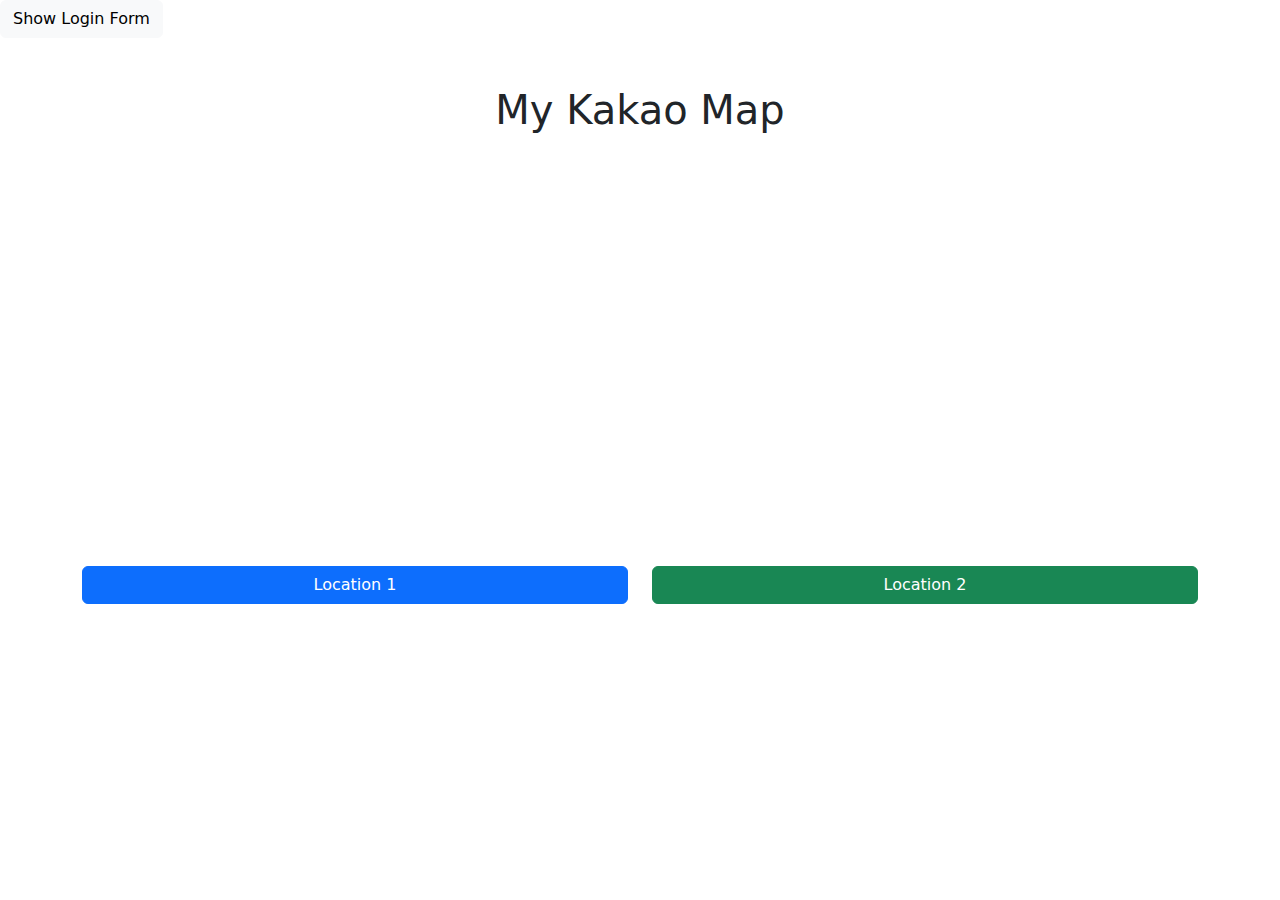
==== commit 9cd10e0f: "form 테스트" ====
--- a/indextest.html
+++ b/indextest.html
@@ -17,10 +17,49 @@
       width: 100%;
       height: 400px;
     }
+    .overlay {
+  position: fixed;
+  top: 0;
+  left: 0;
+  width: 100%;
+  height: 100%;
+  background: rgba(0, 0, 0, 0.5);
+  display: none; /* 처음에는 숨김 */
+  justify-content: center;
+  align-items: center;
+  z-index: 1000;
+}
+
+/* 글래스모피즘 최소화 */
+.glass-form {
+  background: rgba(255, 255, 255, 0.1);
+  backdrop-filter: blur(10px);
+  padding: 2rem;
+  border-radius: 1rem;
+  width: 100%;
+  max-width: 400px;
+  box-shadow: 0 4px 30px rgba(0, 0, 0, 0.1);
+}
+    
   </style>
 </head>
 <body>
-
+  <button id="toggleFormBtn" class="btn btn-light">Show Login Form</button>
+  <div class="overlay" id="overlay">
+    <div class="glass-form bg-light text-dark p-4">
+      <h3 class="text-center mb-3">Login</h3>
+      <form>
+        <div class="mb-3">
+          <input type="email" class="form-control" placeholder="Email">
+        </div>
+        <div class="mb-3">
+          <input type="password" class="form-control" placeholder="Password">
+        </div>
+        <button type="submit" class="btn btn-primary w-100">Submit</button>
+        <button type="button" id="closeFormBtn" class="btn btn-danger w-100 mt-2">Close</button>
+      </form>
+    </div>
+  </div>
   <div class="container">
     <h1 class="text-center mt-5">My Kakao Map</h1>
     <div id="map" class="my-3"></div> <!-- 카카오 지도를 표시할 요소 -->
@@ -66,6 +105,10 @@
     document.getElementById('location2Btn').addEventListener('click', function() {
       setMarker(37.4979, 127.0276); // 강남역 좌표
     });
+
+    document.getElementById('toggleFormBtn').onclick = () => document.getElementById('overlay').style.display = 'flex';
+    document.getElementById('closeFormBtn').onclick = () => document.getElementById('overlay').style.display = 'none';
+
   </script>
 </body>
 </html>